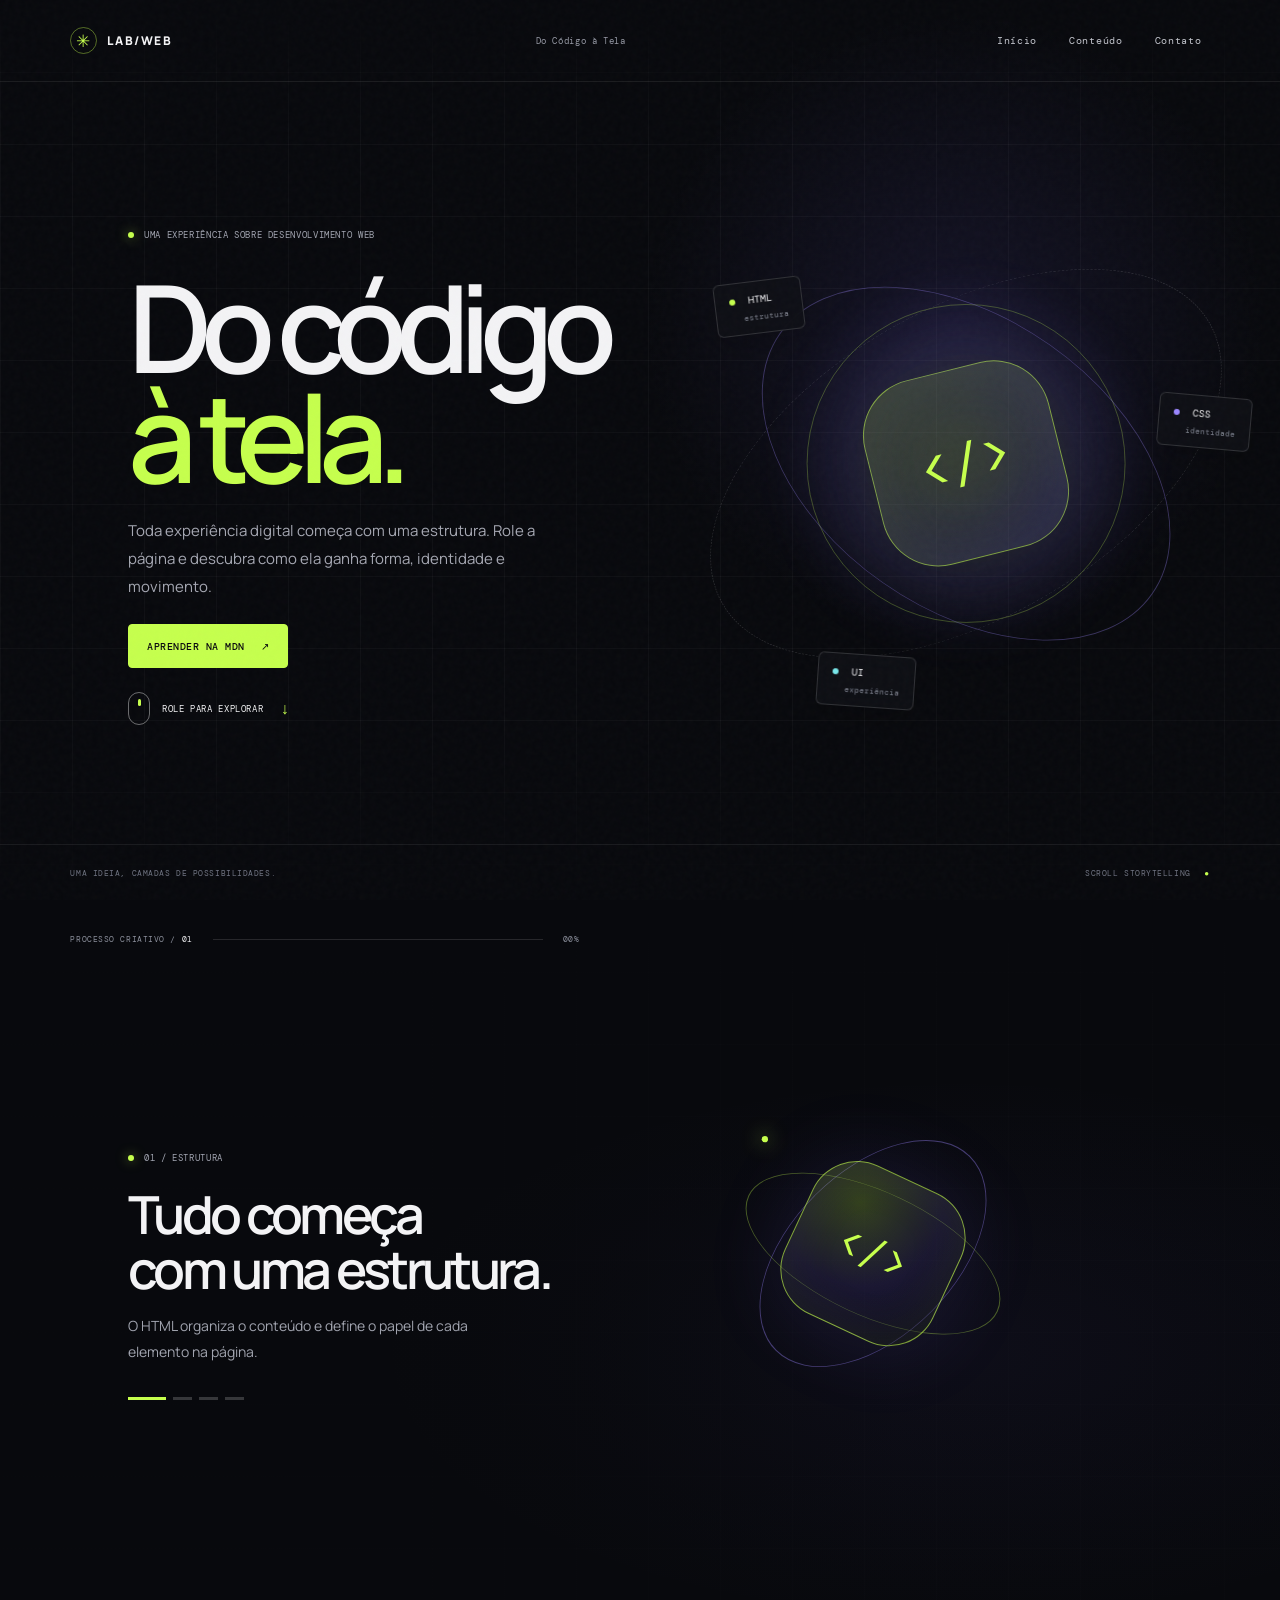
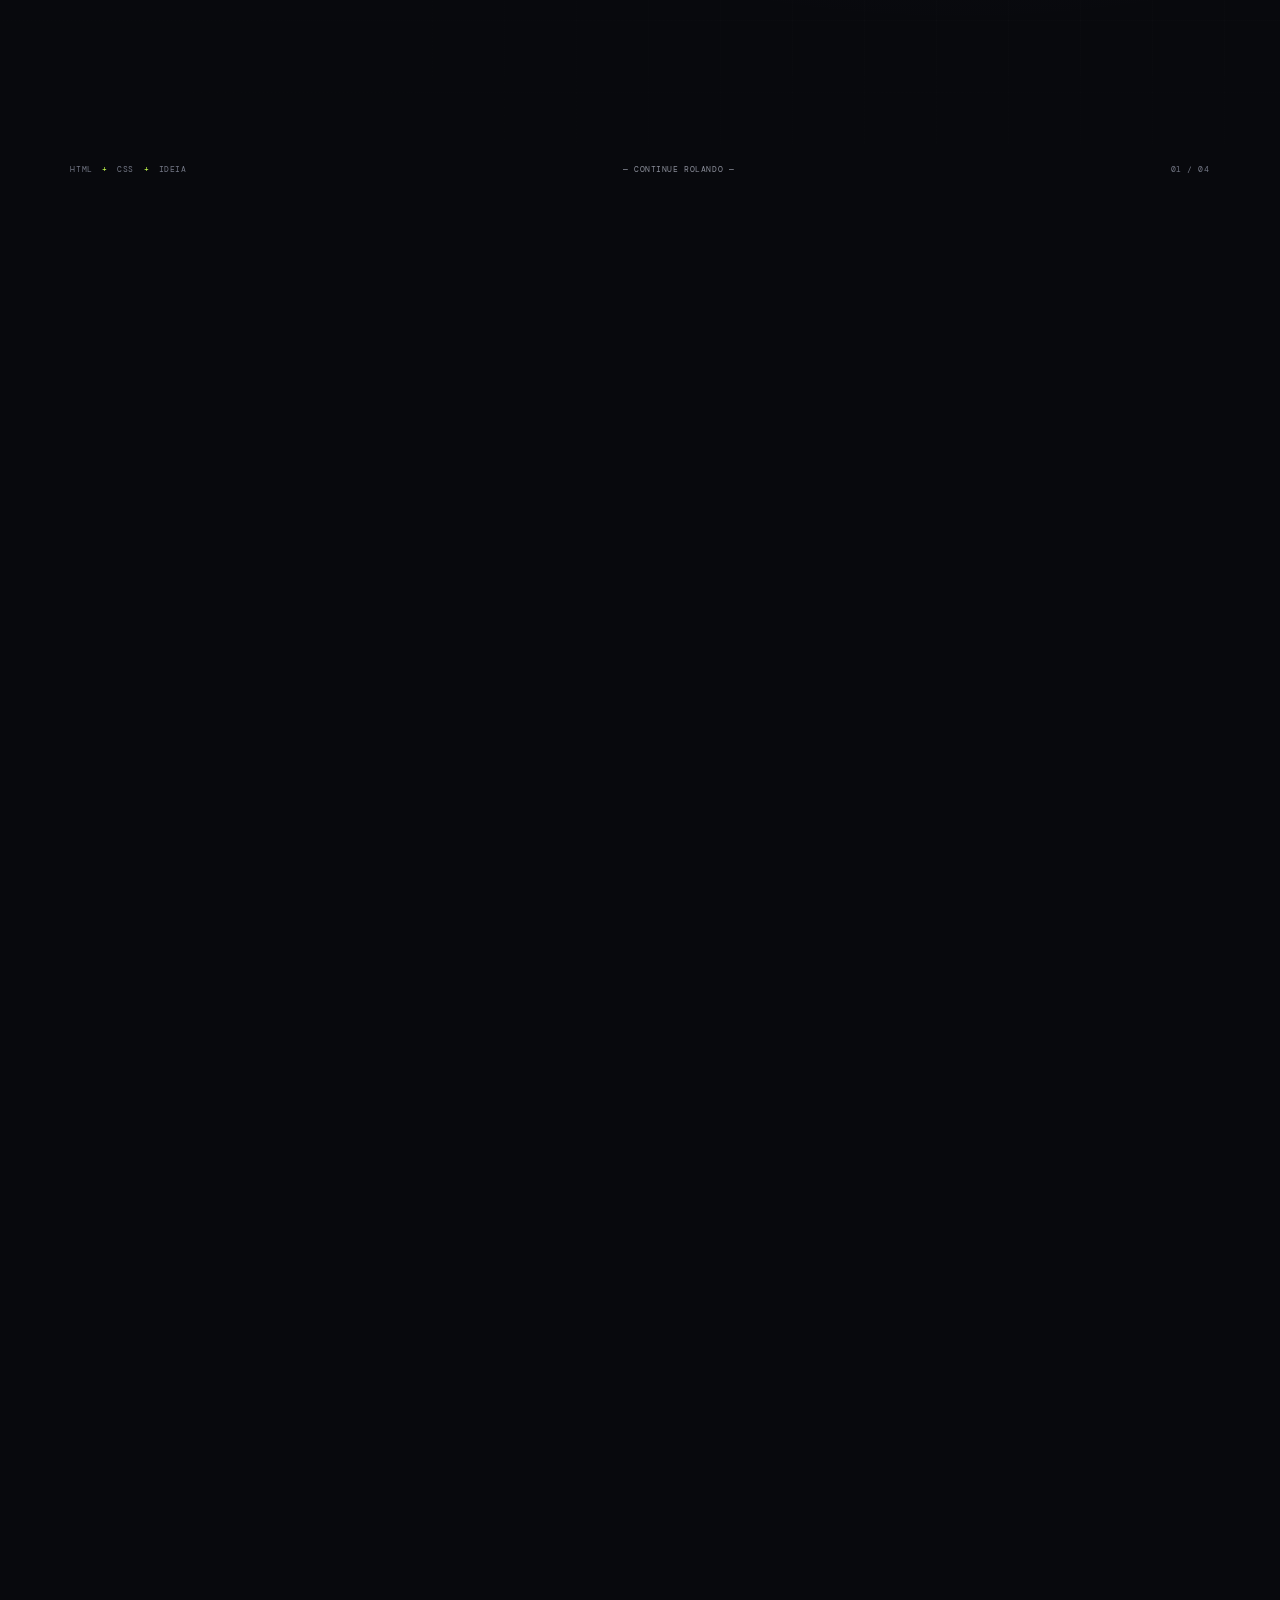
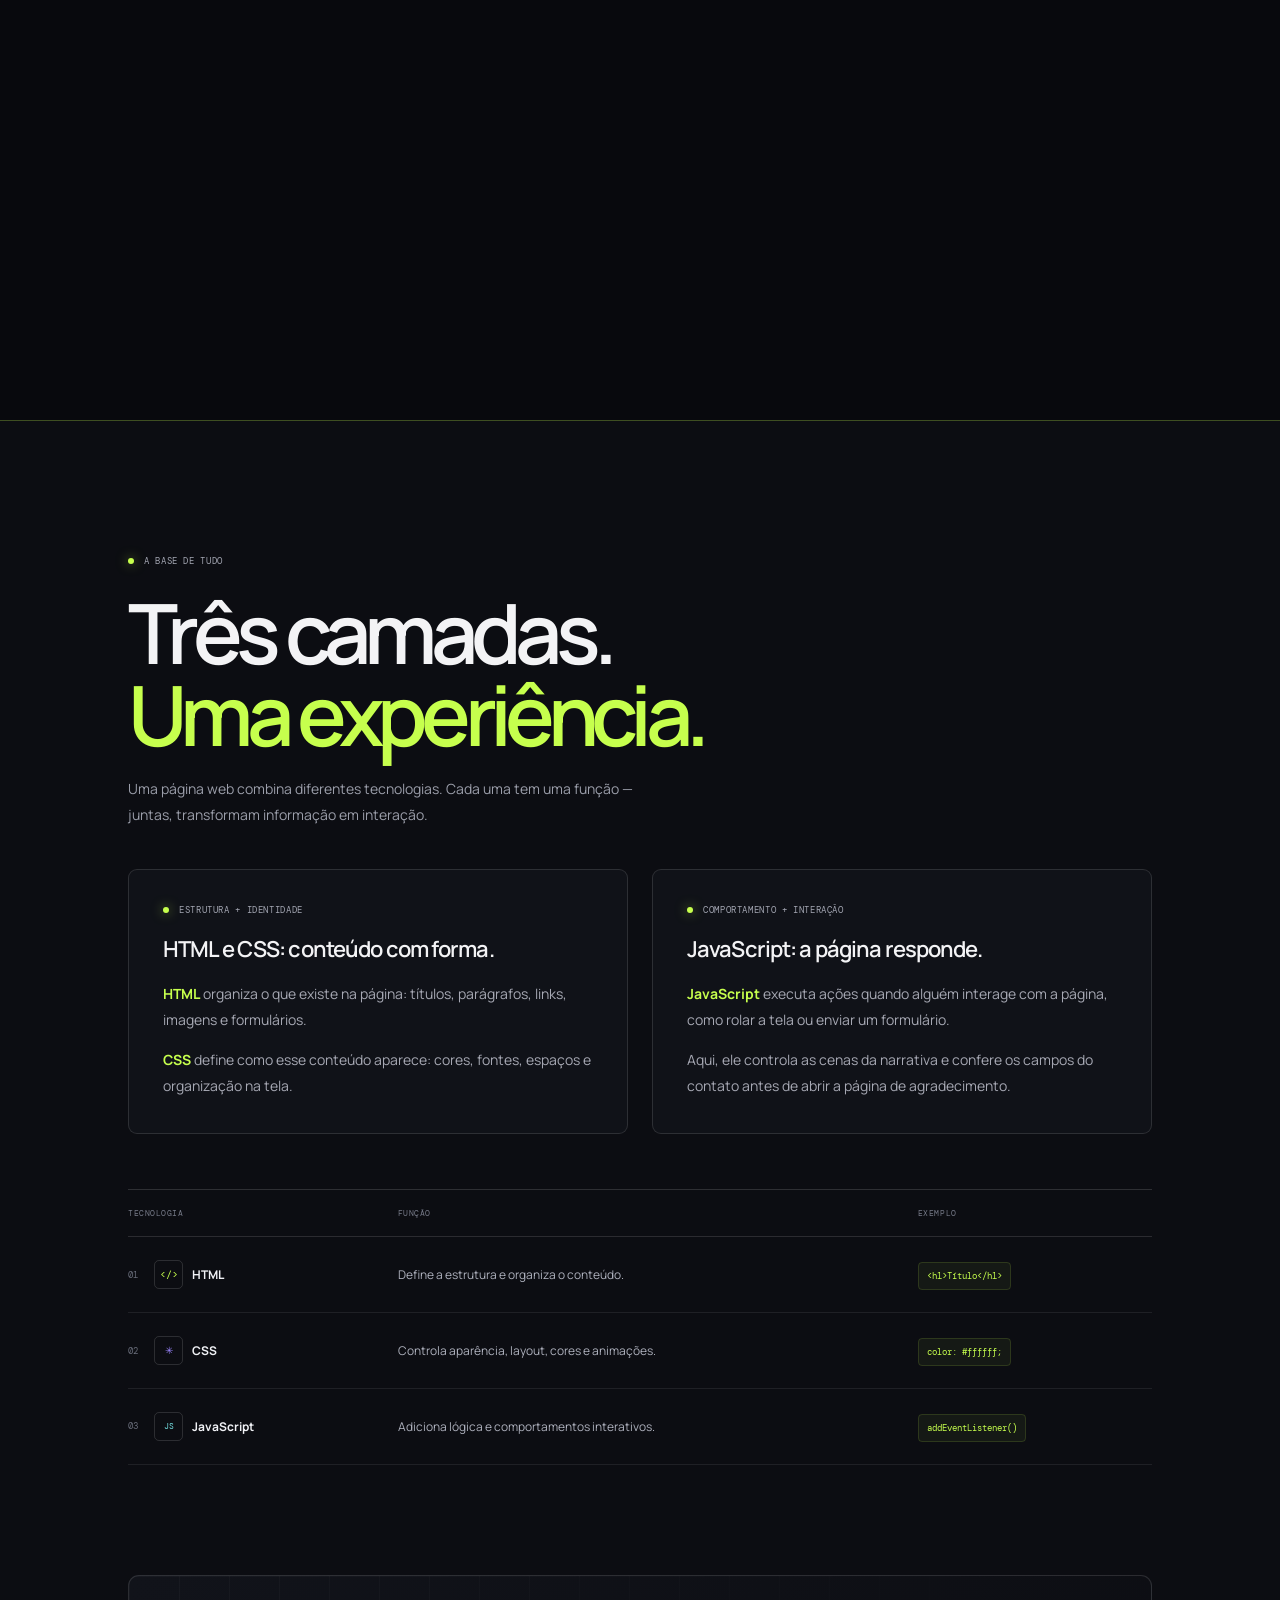
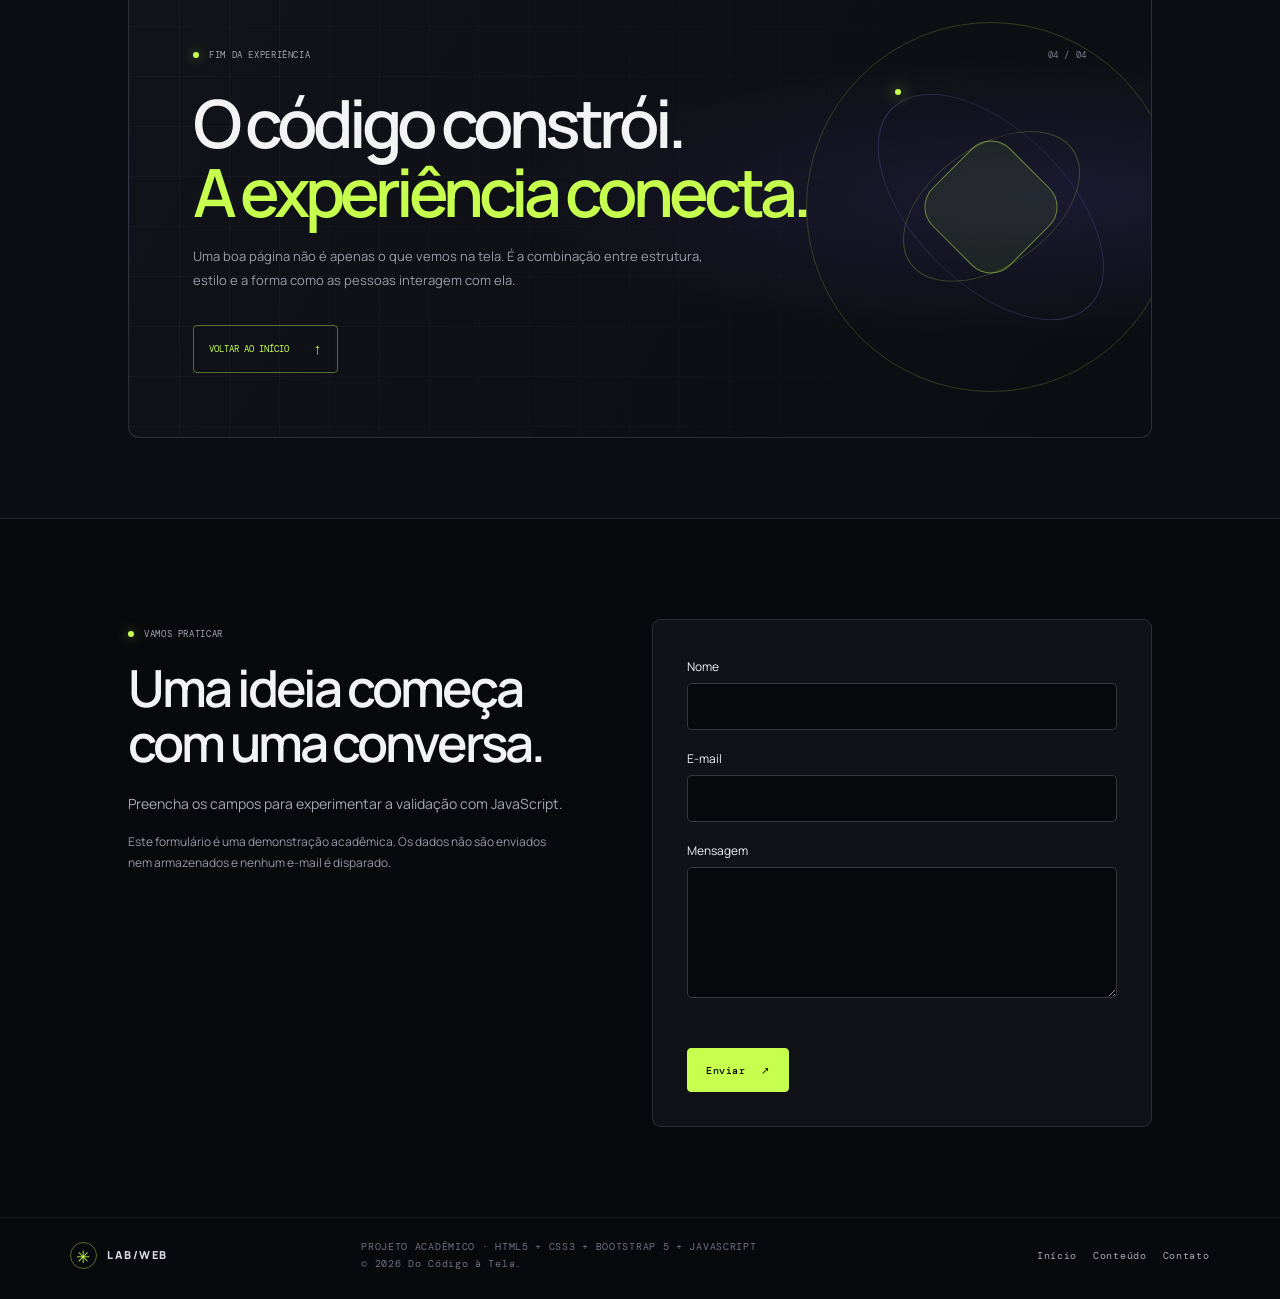
==== index.html @ b2ea8e22 "Publica projeto acadêmico Do Código à Tela" ====
<!doctype html>
<html lang="pt-BR">
  <!-- Metadados do documento e ligação com a folha de estilos style.css. -->
  <head>
    <meta charset="utf-8">
    <meta name="viewport" content="width=device-width, initial-scale=1">
    <meta name="theme-color" content="#08090d">
    <title>Do Código à Tela</title>
    <!-- O Bootstrap vem antes do CSS próprio para permitir a personalização do visual. -->
    <link rel="stylesheet" href="https://cdn.jsdelivr.net/npm/bootstrap@5.3.8/dist/css/bootstrap.min.css" integrity="sha384-sRIl4kxILFvY47J16cr9ZwB07vP4J8+LH7qKQnuqkuIAvNWLzeN8tE5YBujZqJLB" crossorigin="anonymous">
    <link rel="stylesheet" href="style.css">
  </head>
  <body>
    <!-- Cabeçalho com Bootstrap: os três links ficam visíveis e mudam de linha no celular. -->
    <header class="topbar navbar navbar-expand-md" data-bs-theme="dark">
      <nav class="container-fluid p-0" aria-label="Navegação principal">
        <a class="brand" href="#inicio"><span aria-hidden="true">✳</span> LAB/WEB</a>
        <span class="project-name">Do Código à Tela</span>
        <!-- flex-row mantém os links lado a lado; flex-wrap permite quebrar a linha. -->
        <ul class="navbar-nav flex-row flex-wrap gap-3">
          <li class="nav-item"><a class="nav-link" href="#inicio">Início</a></li>
          <li class="nav-item"><a class="nav-link" href="#conteudo">Conteúdo</a></li>
          <li class="nav-item"><a class="nav-link" href="#contato">Contato</a></li>
        </ul>
      </nav>
    </header>
    <!-- Conteúdo principal da experiência. -->
    <main>
      <!-- Hero: apresentação inicial, ilustração e link para explorar a narrativa. -->
      <section class="hero" id="inicio">
        <div class="grid">
        </div>
        <div class="hero-copy">
          <p class="eyebrow"><i></i> UMA EXPERIÊNCIA SOBRE DESENVOLVIMENTO WEB</p>
          <h1>Do código<br><em>à tela.</em></h1>
          <p class="intro">Toda experiência digital começa com uma estrutura. Role a página e descubra como ela ganha forma, identidade e movimento.</p>
          <div class="hero-actions">
            <!-- Link externo real: abre a documentação em outra aba. -->
            <a class="btn project-button" href="https://developer.mozilla.org/pt-BR/docs/Web" target="_blank" rel="noopener noreferrer">APRENDER NA MDN <span aria-hidden="true">↗</span></a>
            <a class="scroll-cue" href="#historia"><span class="mouse"><i></i></span> ROLE PARA EXPLORAR <b>↓</b></a>
          </div>
        </div>
        <!-- Ilustração decorativa inicial, ocultada dos leitores de tela por aria-hidden. -->
        <div class="hero-art" aria-hidden="true">
          <div class="orbit orbit-a">
          </div>
          <div class="orbit orbit-b">
          </div>
          <div class="orbit orbit-c">
          </div>
          <div class="hero-glow">
          </div>
          <div class="hero-core">&lt;/&gt;</div>
          <div class="chip chip-a"><i></i> HTML <small>estrutura</small></div>
          <div class="chip chip-b"><i></i> CSS <small>identidade</small></div>
          <div class="chip chip-c"><i></i> UI <small>experiência</small></div>
        </div>
        <div class="hero-bottom">
          <span>UMA IDEIA, CAMADAS DE POSSIBILIDADES.</span>
          <span>SCROLL STORYTELLING <b>●</b></span>
        </div>
      </section>
      <!-- Narrativa: quatro cenas controladas pela rolagem e pelo JavaScript ao final do HTML. -->
      <section class="story" id="historia" aria-label="Narrativa do código à experiência">
        <div class="stage" id="stage" data-scene="1">
          <div class="grid">
          </div>
          <!-- Indicadores da cena e barra de progresso atualizados pelo script. -->
          <div class="stage-top">
            <span>PROCESSO CRIATIVO / <b id="stageIndex">01</b></span>
            <div class="track">
              <i id="progressBar"></i>
            </div>
            <span id="progressValue">00%</span>
          </div>
          <!-- Textos e marcadores da cena atual. -->
          <div class="story-copy">
            <p class="eyebrow"><i></i> <span id="sceneLabel">01 / ESTRUTURA</span></p>
            <h2 id="sceneTitle">Tudo começa<br>com uma estrutura.</h2>
            <p id="sceneText">O HTML organiza o conteúdo e define o papel de cada elemento na página.</p>
            <!-- Marcadores visuais das quatro cenas; a classe active identifica a cena atual. -->
            <div class="steps">
              <i class="active"></i>
              <i></i>
              <i></i>
              <i></i>
            </div>
          </div>
          <!-- Composição visual da narrativa: símbolo, painéis de código e navegador simulado. -->
          <div class="visual">
            <div class="orb" id="orb">
              <div class="orb-ring">
              </div>
              <div class="orb-ring second">
              </div>
              <div class="orb-core">&lt;/&gt;</div>
              <i class="particle"></i>
            </div>
            <!-- Painel ilustrativo de HTML; o código exibido aqui é texto, não é executado. -->
            <div class="code html-panel" id="htmlPanel">
              <div class="panel-head"><span class="lights">● ● ●</span> index.html <b>HTML</b></div>
              <div class="code-lines">
                <p><small>01</small> <span>&lt;main&gt;</span></p>
                <p><small>02</small> &nbsp; <span>&lt;h1&gt;</span>Olá, mundo.<span>&lt;/h1&gt;</span></p>
                <p><small>03</small> &nbsp; <span>&lt;p&gt;</span>Uma ideia começa aqui.<span>&lt;/p&gt;</span></p>
                <p><small>04</small> <span>&lt;/main&gt;</span></p>
              </div>
              <div class="panel-foot">● ESTRUTURA DEFINIDA</div>
            </div>
            <!-- Painel ilustrativo de CSS; as regras exibidas aqui são apenas exemplos visuais. -->
            <div class="code css-panel" id="cssPanel">
              <div class="panel-head"><span class="lights">● ● ●</span> style.css <b>CSS</b></div>
              <div class="code-lines">
                <p><small>01</small> <strong>main</strong> {</p>
                <p><small>02</small> &nbsp; <em>color</em>: <label>#f5f5f7</label>;</p>
                <p><small>03</small> &nbsp; <em>display</em>: <label>grid</label>;</p>
                <p><small>04</small> }</p>
              </div>
              <div class="panel-foot purple">● IDENTIDADE APLICADA</div>
            </div>
            <!-- Janela ilustrativa que representa a composição final de uma página. -->
            <div class="browser" id="browser">
              <div class="browser-head">
                <span class="lights">● ● ●</span>
                <div>◈ &nbsp; experiencia.dev</div>
                <b>•••</b>
              </div>
              <div class="browser-page">
                <div class="mock-nav">
                  <b><i></i> studio.</b>
                  <span></span>
                  <span></span>
                  <span></span>
                  <label></label>
                </div>
                <div class="mock-hero">
                  <div>
                    <small>● DESIGN QUE FAZ SENTIDO</small>
                    <h3></h3>
                    <h3 class="short"></h3>
                    <p></p>
                    <p class="short"></p>
                    <button></button>
                  </div>
                  <div class="mock-art">
                    <i></i>
                    <b></b>
                    <span>✳</span>
                  </div>
                </div>
                <div class="mock-cards">
                  <i></i>
                  <i></i>
                  <i></i>
                </div>
              </div>
            </div>
          </div>
          <div class="stage-bottom">
            <span>HTML <b>+</b> CSS <b>+</b> IDEIA</span>
            <span class="hint">— CONTINUE ROLANDO —</span>
            <span id="stageCounter">01 / 04</span>
          </div>
        </div>
      </section>
      <!-- Seção de conceitos: apresentação das tecnologias usadas no desenvolvimento web. -->
      <section class="concepts" id="conceitos">
        <div class="section-head" id="conteudo">
          <p class="eyebrow"><i></i> A BASE DE TUDO</p>
          <h2>Três camadas.<br><em>Uma experiência.</em></h2>
          <p>Uma página web combina diferentes tecnologias. Cada uma tem uma função — juntas, transformam informação em interação.</p>
        </div>
        <!-- container centraliza o conteúdo e fornece espaçamento lateral do Bootstrap. -->
        <div class="container learning-content">
          <!-- row organiza as colunas; g-4 cria espaço entre elas. Não é a classe decorativa .grid. -->
          <div class="row g-4">
            <!-- col-md-6 ocupa metade da linha a partir de 768 px; abaixo disso ocupa a linha inteira. -->
            <div class="col-md-6">
              <article class="learning-card h-100">
                <p class="eyebrow"><i></i> ESTRUTURA + IDENTIDADE</p>
                <h3>HTML e CSS: conteúdo com forma.</h3>
                <p><strong>HTML</strong> organiza o que existe na página: títulos, parágrafos, links, imagens e formulários.</p>
                <p><strong>CSS</strong> define como esse conteúdo aparece: cores, fontes, espaços e organização na tela.</p>
              </article>
            </div>
            <!-- A segunda col-md-6 completa a linha no computador e fica abaixo da primeira no celular. -->
            <div class="col-md-6">
              <article class="learning-card h-100">
                <p class="eyebrow"><i></i> COMPORTAMENTO + INTERAÇÃO</p>
                <h3>JavaScript: a página responde.</h3>
                <p><strong>JavaScript</strong> executa ações quando alguém interage com a página, como rolar a tela ou enviar um formulário.</p>
                <p>Aqui, ele controla as cenas da narrativa e confere os campos do contato antes de abrir a página de agradecimento.</p>
              </article>
            </div>
          </div>
        </div>
        <!-- Tabela comparativa com tecnologia, função e exemplo. -->
        <div class="table-wrap">
          <table>
            <thead>
              <tr>
                <th>TECNOLOGIA</th>
                <th>FUNÇÃO</th>
                <th>EXEMPLO</th>
              </tr>
            </thead>
            <tbody>
              <tr>
                <td><small>01</small><b><i class="html-icon">&lt;/&gt;</i> HTML</b></td>
                <td>Define a estrutura e organiza o conteúdo.</td>
                <td><code>&lt;h1&gt;Título&lt;/h1&gt;</code></td>
              </tr>
              <tr>
                <td><small>02</small><b><i class="css-icon">✳</i> CSS</b></td>
                <td>Controla aparência, layout, cores e animações.</td>
                <td><code>color: #ffffff;</code></td>
              </tr>
              <tr>
                <td><small>03</small><b><i class="js-icon">JS</i> JavaScript</b></td>
                <td>Adiciona lógica e comportamentos interativos.</td>
                <td><code>addEventListener()</code></td>
              </tr>
            </tbody>
          </table>
        </div>
        <!-- Encerramento da experiência e navegação de retorno ao início. -->
        <div class="final-card">
          <div class="final-orbit">
            <i></i>
            <b></b>
          </div>
          <p class="eyebrow"><i></i> FIM DA EXPERIÊNCIA <span>04 / 04</span></p>
          <h2>O código constrói.<br><em>A experiência conecta.</em></h2>
          <p>Uma boa página não é apenas o que vemos na tela. É a combinação entre estrutura, estilo e a forma como as pessoas interagem com ela.</p>
          <a class="restart" href="#inicio">VOLTAR AO INÍCIO <b>↑</b></a>
        </div>
      </section>
      <!-- Contato demonstrativo: a validação é local e não envia os dados para um servidor. -->
      <section class="contact-section" id="contato" aria-labelledby="titulo-contato">
        <div class="container">
          <div class="row g-4 align-items-start">
            <div class="col-md-6">
              <p class="eyebrow"><i></i> VAMOS PRATICAR</p>
              <h2 id="titulo-contato">Uma ideia começa<br>com uma conversa.</h2>
              <p class="contact-description">Preencha os campos para experimentar a validação com JavaScript.</p>
              <p class="form-note" id="aviso-contato">Este formulário é uma demonstração acadêmica. Os dados não são enviados nem armazenados e nenhum e-mail é disparado.</p>
            </div>
            <div class="col-md-6">
              <!-- novalidate permite que o script.js apresente as mensagens de validação em português. -->
              <form class="contact-form" id="formulario" aria-describedby="aviso-contato" novalidate>
                <!-- Cada label aponta para um ID exclusivo. Os campos não possuem name para não compor dados de envio. -->
                <div class="mb-3">
                  <label class="form-label" for="nome">Nome</label>
                  <input class="form-control" type="text" id="nome" autocomplete="name" aria-describedby="erro-formulario" required>
                </div>
                <div class="mb-3">
                  <label class="form-label" for="email">E-mail</label>
                  <input class="form-control" type="email" id="email" autocomplete="email" aria-describedby="erro-formulario" required>
                </div>
                <div class="mb-3">
                  <label class="form-label" for="mensagem">Mensagem</label>
                  <textarea class="form-control" id="mensagem" rows="5" aria-describedby="erro-formulario" required></textarea>
                </div>
                <!-- role alert anuncia o erro também para quem utiliza leitor de tela. -->
                <p class="form-error" id="erro-formulario" role="alert"></p>
                <button class="btn project-button" type="submit">Enviar <span aria-hidden="true">↗</span></button>
                <noscript><p class="form-note">Ative o JavaScript do navegador para validar os campos e continuar.</p></noscript>
              </form>
            </div>
          </div>
        </div>
      </section>
    </main>
    <!-- Rodapé com colunas Bootstrap: empilhado no celular e distribuído no computador. -->
    <footer class="site-footer">
      <div class="container-fluid p-0">
        <div class="row gy-3 align-items-center">
          <div class="col-md-3">
            <a class="brand" href="#inicio"><span aria-hidden="true">✳</span> LAB/WEB</a>
          </div>
          <div class="col-md-6">
            <p class="footer-description">PROJETO ACADÊMICO · HTML5 + CSS3 + BOOTSTRAP 5 + JAVASCRIPT</p>
            <p class="footer-description">&copy; 2026 Do Código à Tela.</p>
          </div>
          <div class="col-md-3">
            <nav class="d-flex flex-wrap gap-3 justify-content-md-end" aria-label="Navegação do rodapé">
              <a href="#inicio">Início</a>
              <a href="#conteudo">Conteúdo</a>
              <a href="#contato">Contato</a>
            </nav>
          </div>
        </div>
      </div>
    </footer>
    <!-- JavaScript existente: controla a narrativa conforme a rolagem, sem arquivo externo. -->
    <script>
      // Executa a lógica em um escopo próprio, sem expor estas variáveis ao restante da página.
      (() => {
        // Guarda referências aos elementos que terão textos, estilos e indicadores atualizados.
        const story = document.querySelector(".story");
        const stage = document.getElementById("stage");
        const html = document.getElementById("htmlPanel");
        const css = document.getElementById("cssPanel");
        const browser = document.getElementById("browser");
        const orb = document.getElementById("orb");
        const bar = document.getElementById("progressBar");
        const value = document.getElementById("progressValue");
        const index = document.getElementById("stageIndex");
        const counter = document.getElementById("stageCounter");
        const label = document.getElementById("sceneLabel");
        const title = document.getElementById("sceneTitle");
        const text = document.getElementById("sceneText");
        const dots = [...document.querySelectorAll(".steps i")];
        // Cada cena reúne a identificação, o título com quebra de linha e o texto explicativo.
        const scenes = [
          [
            "01 / ESTRUTURA",
            "Tudo começa<br>com uma estrutura.",
            "O HTML organiza o conteúdo e define o papel de cada elemento na página."
          ],
          [
            "02 / ESTILO",
            "A estrutura<br>ganha identidade.",
            "O CSS transforma elementos simples em uma interface com cor, hierarquia e personalidade."
          ],
          [
            "03 / COMPOSIÇÃO",
            "As peças começam<br>a conversar.",
            "Layout, espaçamento e tipografia organizam a informação para criar uma experiência clara."
          ],
          [
            "04 / EXPERIÊNCIA",
            "E a página<br>ganha vida.",
            "Movimento e interação conduzem o olhar e transformam a navegação em uma narrativa."
          ]
        ];
        // Limita um número ao intervalo de 0 a 1, usado como progresso da narrativa.
        const clamp = n => Math.max(0, Math.min(1, n));
        // Converte um trecho do progresso em uma transição de 0 a 1.
        const range = (n, a, b) => clamp((n - a) / (b - a));
        // Guarda a cena atual e indica se já existe uma atualização agendada.
        let current = -1,
          ticking = false;

        // Calcula o progresso da rolagem e atualiza a apresentação da narrativa.
        function update() {
          // Lê a posição da seção na tela e calcula quanto de sua altura já foi percorrido.
          const rect = story.getBoundingClientRect();
          const maxScroll = Math.max(1, story.offsetHeight - innerHeight);
          const p = clamp(-rect.top / maxScroll);
          // Divide o progresso em quatro cenas, numeradas internamente de 0 a 3.
          const scene = Math.min(3, Math.floor(p * 4));
          // Atualiza a barra, a porcentagem e os números exibidos no palco.
          bar.style.width = (p * 100) + "%";
          value.textContent = String(Math.round(p * 100)).padStart(2, "0") + "%";
          index.textContent = String(scene + 1).padStart(2, "0");
          counter.textContent = String(scene + 1).padStart(2, "0") + " / 04";

          // Calcula a entrada e a saída dos painéis; os intervalos controlam cada transição.
          const hi = range(p, .03, .16) * (1 - range(p, .34, .48));
          const ci = range(p, .24, .40) * (1 - range(p, .60, .72));
          const bi = range(p, .43, .68);
          // Aplica transparência, deslocamento, rotação e escala aos elementos visuais.
          html.style.opacity = hi;
          html.style.transform = `translate(${(-80 + range(p,.03,.16)*80 - range(p,.36,.49)*35)}px, ${36-range(p,.03,.16)*36}px) rotate(${-5+range(p,.03,.16)*5}deg)`;
          css.style.opacity = ci;
          css.style.transform = `translate(${85-range(p,.24,.40)*85+range(p,.61,.74)*25}px, ${55-range(p,.24,.40)*55}px) rotate(${5-range(p,.24,.40)*5}deg)`;
          browser.style.opacity = bi;
          browser.style.transform = `translateY(${90-bi*90}px) scale(${.82+bi*.18})`;
          orb.style.opacity = 1 - range(p,.48,.76)*.75;
          orb.style.transform = `scale(${1.05-bi*.38}) rotate(${p*65}deg)`;

          // Troca os textos e o marcador ativo somente quando a cena muda.
          if (scene !== current) {
            current = scene;
            label.textContent = scenes[scene][0];
            // Usa innerHTML para manter a quebra <br> dos títulos definidos nas cenas.
            title.innerHTML = scenes[scene][1];
            text.textContent = scenes[scene][2];
            // Atualiza o atributo data-scene; a classe active destaca o marcador correspondente.
            stage.dataset.scene = String(scene + 1);
            dots.forEach((dot, i) => dot.classList.toggle("active", i === scene));
          }
          // Libera o agendamento da próxima atualização após concluir este quadro.
          ticking = false;
        }
        // Agrupa os eventos em uma atualização por quadro de animação do navegador.
        function requestUpdate() {
          if (!ticking) {
            requestAnimationFrame(update);
            ticking = true;
          }
        }
        // Escuta a rolagem sem bloqueá-la; também recalcula ao redimensionar e terminar o carregamento.
        addEventListener("scroll", requestUpdate, { passive: true });
        addEventListener("resize", requestUpdate);
        addEventListener("load", requestUpdate);
        // Prepara a cena inicial assim que o script é executado.
        update();
      })();
    </script>
    <!-- O script de validação fica separado; a narrativa original permanece acima. -->
    <script src="script.js"></script>
  </body>
</html>
---- style.css ----
/* Fontes externas usadas pelos textos e exemplos de código. */
@import url('https://fonts.googleapis.com/css2?family=DM+Mono:wght@400;500&family=Manrope:wght@400;500;600;700;800&display=swap');

/* CONFIGURAÇÕES GERAIS — variáveis, base e textura */
/* Define as variáveis de cores e fontes reutilizadas na página. */
:root {
  --bg: #08090d;
  --text: #f3f3f5;
  --muted: #9699a5;
  --line: rgba(255,255,255,.12);
  --lime: #c6ff4d;
  --violet: #9b86ff;
  --cyan: #78e7e9;
  --main: 'Manrope',Inter,system-ui,sans-serif;
  --mono: 'DM Mono',Consolas,monospace
}

/* Inclui bordas e preenchimentos no cálculo das dimensões. */
* {
  box-sizing: border-box
}

/* Configura a rolagem suave e o fundo do documento. */
html {
  scroll-behavior: smooth;
  background: var(--bg)
}

/* Define a aparência geral e evita rolagem horizontal. */
body {
  margin: 0;
  background: var(--bg);
  color: var(--text);
  font-family: var(--main);
  overflow-x: hidden
}

/* Faz os links herdarem a cor do contexto e retira o sublinhado. */
a {
  color: inherit;
  text-decoration: none
}

/* Personaliza as cores do texto selecionado. */
::selection {
  background: var(--lime);
  color: #08090d
}

/* Sobrepõe uma textura sutil; não captura cliques e fica acima das demais camadas. */
body:after {
  content: "";
  position: fixed;
  inset: 0;
  pointer-events: none;
  z-index: 30;
  opacity: .025;
  background-image: url("data:image/svg+xml,%3Csvg viewBox='0 0 180 180' xmlns='http://www.w3.org/2000/svg'%3E%3Cfilter id='n'%3E%3CfeTurbulence type='fractalNoise' baseFrequency='.9' numOctaves='3' stitchTiles='stitch'/%3E%3C/filter%3E%3Crect width='100%25' height='100%25' filter='url(%23n)'/%3E%3C/svg%3E")
}


/* CABEÇALHO E NAVEGAÇÃO */
/* Posiciona o cabeçalho no topo; flex distribui os itens na horizontal. */
.topbar {
  position: absolute;
  top: 0;
  left: 0;
  width: 100%;
  height: 82px;
  padding: 0 5.5vw;
  display: flex;
  align-items: center;
  justify-content: space-between;
  z-index: 10;
  border-bottom: 1px solid rgba(255,255,255,.08)
}

/* Alinha o símbolo e o nome da marca. */
.brand {
  display: flex;
  align-items: center;
  gap: 10px;
  font-size: 12px;
  font-weight: 800;
  letter-spacing: .13em
}

/* Usa grid para centralizar o símbolo dentro do círculo. */
.brand>span:first-child {
  display: grid;
  place-items: center;
  width: 27px;
  height: 27px;
  border: 1px solid #c6ff4d66;
  border-radius: 50%;
  color: var(--lime);
  font-size: 17px
}

/* Aplica a fonte monoespaçada e o espaçamento de letras aos elementos relacionados. */
.topbar p,.nav-link,.hero-bottom,.eyebrow,.scroll-cue,.stage-top,.stage-bottom,footer,.panel-head,.panel-foot,th {
  font-family: var(--mono);
  letter-spacing: .07em
}

/* Estiliza a identificação da experiência no cabeçalho. */
.topbar p {
  font-size: 9px;
  color: #777b89
}

/* Destaca os detalhes do cabeçalho. */
.topbar p b,.nav-link span {
  color: var(--lime);
  font-weight: 400
}

/* Estiliza o link de navegação para os conceitos. */
.nav-link {
  font-size: 9px;
  color: #c5c7cf
}

/* Separa a seta do texto do link. */
.nav-link span {
  margin-left: 8px
}


/* HERO — apresentação inicial e convite de rolagem */
/* Organiza a apresentação inicial; position relative serve de referência às decorações. */
.hero {
  position: relative;
  min-height: 100svh;
  padding: 145px 10vw 100px;
  display: flex;
  align-items: center;
  overflow: hidden;
  isolation: isolate
}

/* Desenha a grade decorativa sobre a área disponível, sem capturar cliques. */
.grid {
  position: absolute;
  inset: 0;
  pointer-events: none;
  background-image: linear-gradient(#ffffff08 1px,transparent 1px),linear-gradient(90deg,#ffffff08 1px,transparent 1px);
  background-size: 72px 72px;
  mask-image: linear-gradient(transparent,black 15%,black 80%,transparent)
}

/* Cria o brilho de fundo; z-index negativo o mantém atrás do conteúdo. */
.hero:before {
  content: "";
  position: absolute;
  width: 650px;
  height: 650px;
  right: 0;
  top: 0;
  border-radius: 50%;
  background: radial-gradient(circle,#806cff1b,transparent 68%);
  z-index: -1
}

/* Limita a largura do texto e o coloca à frente da ilustração. */
.hero-copy {
  position: relative;
  z-index: 3;
  width: 56%;
  max-width: 720px
}

/* Alinha o marcador e o pequeno texto de identificação. */
.eyebrow {
  display: flex;
  align-items: center;
  gap: 10px;
  color: #a3a6b2;
  font-size: 9px
}

/* Desenha o ponto luminoso e impede que ele encolha no flex. */
.eyebrow i {
  width: 6px;
  height: 6px;
  display: inline-block;
  flex: 0 0 6px;
  border-radius: 50%;
  background: var(--lime);
  box-shadow: 0 0 12px #c6ff4d99
}

/* Define tamanho, espaçamento e peso do título principal. */
.hero h1 {
  font-size: clamp(70px,9.5vw,145px);
  line-height: .91;
  letter-spacing: -.09em;
  font-weight: 600;
  margin: 30px 0 25px
}

/* Destaca trechos dos títulos com a cor principal. */
.hero h1 em,.section-head h2 em,.final-card h2 em {
  font-style: normal;
  color: var(--lime)
}

/* Define a largura e a legibilidade do texto de apresentação. */
.intro {
  max-width: 420px;
  color: #a6a8b3;
  font-size: 15px;
  line-height: 1.85
}

/* Alinha o convite para rolar a página e seus símbolos. */
.scroll-cue {
  display: inline-flex;
  align-items: center;
  gap: 12px;
  margin-top: 40px;
  font-size: 9px
}

/* Destaca a seta do convite de rolagem. */
.scroll-cue b {
  font-size: 16px;
  color: var(--lime);
  font-weight: 400;
  margin-left: 5px
}

/* Desenha o contorno do indicador de rolagem. */
.mouse {
  width: 22px;
  height: 33px;
  border: 1px solid #ffffff66;
  border-radius: 14px;
  display: flex;
  justify-content: center;
  padding-top: 6px
}

/* Desenha e anima o detalhe interno do indicador de rolagem. */
.mouse i {
  width: 3px;
  height: 7px;
  background: var(--lime);
  border-radius: 4px;
  animation: mouse 1.3s ease-in-out infinite
}

/* Animações: move e suaviza o detalhe do indicador no meio do ciclo. */
@keyframes mouse {
  /* Define o estado intermediário da animação. */
  50% {
    transform: translateY(7px);
    opacity: .4
  }
}


/* HERO — ilustração, órbitas e cartões */
/* Posiciona a ilustração inicial; transform ajusta seu alinhamento vertical. */
.hero-art {
  position: absolute;
  width: min(53vw,760px);
  height: min(53vw,760px);
  min-width: 470px;
  min-height: 470px;
  right: -2%;
  top: 50%;
  transform: translateY(-48%);
  z-index: 1
}

/* Cria o brilho difuso atrás do símbolo central. */
.hero-glow {
  position: absolute;
  inset: 22%;
  border-radius: 50%;
  background: radial-gradient(circle,#c6ff4d20,#806cff20 42%,transparent 70%);
  filter: blur(18px)
}

/* Centraliza o símbolo com grid e aplica a animação de flutuação. */
.hero-core {
  position: absolute;
  width: 28%;
  aspect-ratio: 1;
  left: 36%;
  top: 36%;
  display: grid;
  place-items: center;
  border-radius: 30%;
  border: 1px solid #c6ff4d88;
  background: linear-gradient(145deg,#c6ff4d25,#7466ff20);
  box-shadow: inset 0 0 55px #c6ff4d12,0 0 90px #c6ff4d0e;
  color: var(--lime);
  font: clamp(28px,4vw,55px) var(--mono);
  transform: rotate(-14deg);
  animation: float 7s ease-in-out infinite
}

/* Animações: varia a rotação e a altura do símbolo central. */
@keyframes float {
  /* Define o estado intermediário da animação. */
  50% {
    transform: rotate(-7deg) translateY(-13px)
  }
}

/* Centraliza os anéis; transform desloca metade de suas próprias dimensões. */
.orbit {
  position: absolute;
  left: 50%;
  top: 50%;
  border: 1px solid #ffffff22;
  border-radius: 50%;
  transform: translate(-50%,-50%)
}

/* Define o tamanho e a cor do primeiro anel. */
.orbit-a {
  width: 47%;
  height: 47%;
  border-color: #c6ff4d44
}

/* Inclina e achata o segundo anel com transform. */
.orbit-b {
  width: 67%;
  height: 67%;
  transform: translate(-50%,-50%) rotate(35deg) scaleY(.64);
  border-color: #9b86ff55
}

/* Configura o anel tracejado e sua rotação contínua. */
.orbit-c {
  width: 83%;
  height: 83%;
  transform: translate(-50%,-50%) rotate(-30deg) scaleY(.55);
  border-style: dashed;
  animation: spin 36s linear infinite
}

/* Animações: define o estado final da rotação do anel tracejado. */
@keyframes spin {
  /* Define o estado final da animação. */
  to {
    transform: translate(-50%,-50%) rotate(330deg) scaleY(.55)
  }
}

/* Posiciona os cartões de tecnologias sobre a ilustração. */
.chip {
  position: absolute;
  padding: 11px 14px;
  border: 1px solid #ffffff24;
  border-radius: 6px;
  background: #0e0f15df;
  backdrop-filter: blur(12px);
  font: 10px var(--mono);
  box-shadow: 0 12px 35px #0003
}

/* Desenha o marcador colorido dos cartões. */
.chip i {
  display: inline-block;
  width: 6px;
  height: 6px;
  border-radius: 50%;
  background: var(--lime);
  margin-right: 7px
}

/* Estiliza a descrição menor de cada cartão. */
.chip small {
  display: block;
  margin: 6px 0 0 13px;
  color: #7c808d;
  font-size: 8px
}

/* Posiciona e inclina o cartão de HTML. */
.chip-a {
  left: 13%;
  top: 23%;
  transform: rotate(-7deg)
}

/* Posiciona e inclina o cartão de CSS. */
.chip-b {
  right: 8%;
  top: 40%;
  transform: rotate(5deg)
}

/* Aplica a cor de CSS ao marcador. */
.chip-b i {
  background: var(--violet)
}

/* Posiciona e inclina o cartão de interface. */
.chip-c {
  left: 28%;
  bottom: 14%;
  transform: rotate(4deg)
}

/* Aplica a cor de interface ao marcador. */
.chip-c i {
  background: var(--cyan)
}

/* Distribui as legendas na faixa inferior da apresentação. */
.hero-bottom {
  position: absolute;
  bottom: 0;
  left: 0;
  width: 100%;
  height: 56px;
  padding: 0 5.5vw;
  display: flex;
  align-items: center;
  justify-content: space-between;
  border-top: 1px solid #ffffff12;
  color: #707482;
  font-size: 8px
}

/* Destaca o ponto da legenda inferior. */
.hero-bottom b {
  color: var(--lime);
  margin-left: 8px
}


/* NARRATIVA — palco fixo, progresso e textos */
/* Reserva a altura que permite percorrer as quatro cenas ao rolar. */
.story {
  height: 480vh;
  position: relative;
  background: var(--bg)
}

/* Mantém o palco preso ao topo com sticky enquanto a narrativa é percorrida. */
.stage {
  --orb-scale: 1;
  position: sticky;
  top: 0;
  height: 100svh;
  min-height: 620px;
  overflow: hidden;
  background: radial-gradient(ellipse at 75% 50%,#6b58cf12,transparent 43%),#08090d;
  isolation: isolate
}

/* Sobrepõe um degradê para dar contraste ao texto sem bloquear cliques. */
.stage:before {
  content: "";
  position: absolute;
  inset: 0;
  background: linear-gradient(90deg,#08090df7 0%,#08090dd9 32%,#08090d20 70%,#08090d44);
  z-index: 1;
  pointer-events: none
}

/* Suaviza a grade decorativa do palco. */
.stage>.grid {
  opacity: .35
}

/* Alinha os indicadores superiores e os coloca acima das ilustrações com z-index. */
.stage-top {
  position: absolute;
  top: 34px;
  left: 5.5vw;
  right: 5.5vw;
  display: flex;
  align-items: center;
  gap: 20px;
  z-index: 6;
  color: #8c909c;
  font-size: 8px
}

/* Destaca o número da cena atual. */
.stage-top b {
  color: #f4f4f6;
  font-weight: 400
}

/* Define a trilha da barra; flex permite ocupar o espaço disponível. */
.track {
  height: 1px;
  background: #ffffff20;
  flex: 1;
  max-width: 330px
}

/* Desenha a parte preenchida da barra, cuja largura é atualizada pelo JavaScript. */
.track i {
  display: block;
  width: 0;
  height: 100%;
  background: var(--lime);
  box-shadow: 0 0 10px #c6ff4d99
}

/* Posiciona os textos da cena acima das camadas visuais. */
.story-copy {
  position: absolute;
  left: 10vw;
  top: 27%;
  width: min(37%,490px);
  z-index: 5
}

/* Define a tipografia do título da narrativa. */
.story-copy h2 {
  font-size: clamp(36px,4.1vw,66px);
  line-height: 1.04;
  letter-spacing: -.07em;
  font-weight: 600;
  margin: 23px 0 17px
}

/* Estiliza a explicação da cena. */
.story-copy>p:last-of-type {
  max-width: 365px;
  color: #a1a4af;
  font-size: 14px;
  line-height: 1.85;
  margin: 0
}

/* Distribui os quatro marcadores de cena em linha. */
.steps {
  display: flex;
  gap: 7px;
  margin-top: 32px
}

/* Desenha os marcadores e suaviza suas mudanças. */
.steps i {
  display: block;
  width: 19px;
  height: 3px;
  background: #ffffff30;
  transition: all .3s
}

/* Destaca o marcador da cena selecionada pelo JavaScript. */
.steps i.active {
  width: 38px;
  background: var(--lime)
}


/* NARRATIVA — símbolo e anéis */
/* Define a área das ilustrações e seu alinhamento no palco. */
.visual {
  position: absolute;
  z-index: 2;
  width: min(58vw,880px);
  height: min(70vh,680px);
  min-height: 450px;
  right: 4vw;
  top: 50%;
  transform: translateY(-48%)
}

/* Posiciona o símbolo da narrativa e suaviza mudanças de opacidade. */
.orb {
  position: absolute;
  left: 31%;
  top: 8%;
  width: 42%;
  aspect-ratio: 1;
  transition: opacity .2s
}

/* Centraliza e estiliza o núcleo do símbolo da narrativa. */
.orb-core {
  position: absolute;
  inset: 25%;
  border-radius: 30%;
  display: grid;
  place-items: center;
  transform: rotate(25deg);
  border: 1px solid #c6ff4d99;
  background: radial-gradient(circle at 30% 25%,#c6ff4d38,#715add26 50%,#090a0f66);
  box-shadow: inset 0 0 50px #c6ff4d14,0 0 80px #7d68ff22;
  color: var(--lime);
  font: clamp(26px,3vw,46px) var(--mono)
}

/* Desenha um anel inclinado e achatado ao redor do núcleo. */
.orb-ring {
  position: absolute;
  inset: 8%;
  border: 1px solid #ffffff30;
  border-radius: 50%;
  transform: rotate(25deg) scaleY(.45);
  border-color: #c6ff4d55
}

/* Varia a inclinação e a cor do segundo anel. */
.orb-ring.second {
  transform: rotate(-45deg) scaleY(.6);
  border-color: #9b86ff66
}

/* Desenha o pequeno ponto luminoso da narrativa. */
.particle {
  position: absolute;
  top: 14%;
  left: 16%;
  width: 6px;
  height: 6px;
  border-radius: 50%;
  background: var(--lime);
  box-shadow: 0 0 18px var(--lime)
}


/* NARRATIVA — painéis de código e página simulada */
/* Compartilha bordas, fundo e sombra entre os painéis e a janela simulada. */
.code,.browser {
  position: absolute;
  border: 1px solid #ffffff24;
  border-radius: 9px;
  overflow: hidden;
  background: #101218ed;
  box-shadow: 0 30px 80px #0006;
  backdrop-filter: blur(16px)
}

/* Define a largura e a camada dos painéis de código. */
.code {
  width: 43%;
  z-index: 3
}

/* Posiciona o painel de exemplo de HTML. */
.html-panel {
  left: 0;
  top: 9%
}

/* Posiciona o painel de exemplo de CSS. */
.css-panel {
  right: 0;
  top: 19%
}

/* Alinha os elementos do cabeçalho dos painéis. */
.panel-head {
  height: 39px;
  padding: 0 12px;
  display: flex;
  align-items: center;
  gap: 10px;
  background: #ffffff08;
  border-bottom: 1px solid #ffffff12;
  color: #a2a5b0;
  font-size: 8px
}

/* Estiliza os pontos que simulam controles de janela. */
.lights {
  color: #f17b79;
  font-size: 9px;
  letter-spacing: 1px
}

/* Desenha a etiqueta da tecnologia; a margem automática a empurra para a direita. */
.panel-head b {
  margin-left: auto;
  color: var(--lime);
  border: 1px solid #c6ff4d44;
  padding: 3px 5px;
  border-radius: 3px;
  font-size: 7px;
  font-weight: 400
}

/* Aplica a cor de CSS à etiqueta do painel. */
.css-panel .panel-head b {
  color: #b6a8ff;
  border-color: #9b86ff55
}

/* Define o espaçamento interno dos exemplos de código. */
.code-lines {
  padding: 14px 12px 9px
}

/* Formata cada linha do exemplo e impede quebra de texto. */
.code-lines p {
  margin: 0 0 9px;
  white-space: nowrap;
  font: clamp(7px,.75vw,10px) var(--mono);
  color: #e3e5ed
}

/* Reserva espaço para os números das linhas. */
.code-lines small {
  display: inline-block;
  width: 22px;
  color: #555a68;
  font-size: 8px
}

/* Destaca as tags no exemplo de HTML. */
.code-lines span {
  color: #b9a6ff
}

/* Destaca o seletor no exemplo de CSS. */
.css-panel .code-lines strong {
  color: #8ec8ff;
  font-weight: 400
}

/* Destaca as propriedades no exemplo de CSS. */
.css-panel .code-lines em {
  font-style: normal;
  color: #ff9ad5
}

/* Destaca os valores no exemplo de CSS. */
.code-lines label {
  color: #baf17c
}

/* Estiliza o status na base dos painéis. */
.panel-foot {
  padding: 9px 12px;
  border-top: 1px solid #ffffff10;
  color: #888c98;
  font-size: 7px
}

/* Destaca o primeiro símbolo do status. */
.panel-foot:first-letter {
  color: var(--lime)
}

/* Aplica a cor de CSS ao status correspondente. */
.panel-foot.purple {
  color: #9e91e9
}

/* Posiciona a janela simulada; ela começa transparente e aparece pelo JavaScript. */
.browser {
  width: 76%;
  left: 12%;
  bottom: 0;
  z-index: 4;
  opacity: 0;
  transform-origin: center bottom
}

/* Distribui os controles e o endereço da janela simulada. */
.browser-head {
  height: 35px;
  padding: 0 12px;
  display: flex;
  align-items: center;
  gap: 12px;
  background: #191b25;
  border-bottom: 1px solid #ffffff16
}

/* Desenha a barra de endereço e permite que ela ocupe o espaço livre. */
.browser-head>div {
  flex: 1;
  max-width: 220px;
  margin: auto;
  text-align: center;
  padding: 5px;
  background: #0003;
  border: 1px solid #ffffff0d;
  border-radius: 4px;
  color: #858998;
  font: 8px var(--mono)
}

/* Estiliza o menu da janela simulada. */
.browser-head>b {
  font-size: 9px;
  color: #777b88
}

/* Define o fundo e o preenchimento da página simulada. */
.browser-page {
  padding: 17px 21px 18px;
  background: linear-gradient(135deg,#171a23,#101218)
}

/* Alinha os elementos da navegação ilustrativa. */
.mock-nav {
  display: flex;
  align-items: center;
  gap: 9px
}

/* Define o tamanho da marca ilustrativa. */
.mock-nav b {
  font-size: 9px
}

/* Desenha o símbolo inclinado da marca ilustrativa. */
.mock-nav b i {
  display: inline-block;
  width: 8px;
  height: 8px;
  background: var(--lime);
  transform: rotate(45deg);
  margin-right: 4px
}

/* Desenha os traços que representam links de navegação. */
.mock-nav>span {
  width: 22px;
  height: 3px;
  border-radius: 3px;
  background: #454958;
  margin-left: auto
}

/* Ajusta os traços que vêm depois do primeiro. */
.mock-nav>span+span {
  margin-left: 0;
  width: 26px
}

/* Desenha o botão ilustrativo da navegação. */
.mock-nav>label {
  width: 43px;
  height: 13px;
  border-radius: 3px;
  background: var(--lime);
  margin-left: 6px
}

/* Usa grid para dividir a apresentação simulada em duas colunas. */
.mock-hero {
  display: grid;
  grid-template-columns: 1fr .9fr;
  gap: 14px;
  align-items: center;
  padding: 20px 2px 14px
}

/* Estiliza a identificação menor da página simulada. */
.mock-hero small {
  font: 6px var(--mono);
  color: #9da2b2
}

/* Desenha os traços que representam o título. */
.mock-hero h3 {
  height: 10px;
  width: 90%;
  margin: 10px 0 5px;
  background: #e9ebf1;
  border-radius: 2px
}

/* Varia a largura e a cor da segunda linha do título. */
.mock-hero h3.short {
  width: 65%;
  background: var(--lime);
  margin-top: 0
}

/* Desenha os traços que representam parágrafos. */
.mock-hero p {
  height: 3px;
  width: 90%;
  background: #505565;
  border-radius: 3px;
  margin: 10px 0 0
}

/* Encurta a segunda linha do parágrafo ilustrativo. */
.mock-hero p.short {
  width: 58%;
  margin-top: 5px
}

/* Desenha o botão da página simulada. */
.mock-hero button {
  display: block;
  width: 60px;
  height: 16px;
  margin-top: 13px;
  background: #c6ff4d22;
  border: 1px solid #c6ff4d88;
  border-radius: 3px
}

/* Define o quadro e o brilho da ilustração simulada. */
.mock-art {
  height: 118px;
  position: relative;
  overflow: hidden;
  border-radius: 5px;
  background: radial-gradient(circle,#c6ff4d33,#826dff2b 38%,#ffffff08 70%)
}

/* Posiciona os anéis no centro da ilustração simulada. */
.mock-art i,.mock-art b {
  position: absolute;
  width: 70px;
  height: 70px;
  top: 50%;
  left: 50%;
  border: 1px solid #c6ff4d99;
  border-radius: 50%;
  transform: translate(-50%,-50%) rotate(35deg) scaleY(.5)
}

/* Varia a inclinação e a cor do segundo anel simulado. */
.mock-art b {
  transform: translate(-50%,-50%) rotate(-40deg) scaleY(.65);
  border-color: #9b86ffcc
}

/* Posiciona o símbolo decorativo na ilustração. */
.mock-art span {
  position: absolute;
  right: 15%;
  top: 12%;
  color: var(--lime)
}

/* Distribui três cartões ilustrativos em colunas com grid. */
.mock-cards {
  display: grid;
  grid-template-columns: repeat(3,1fr);
  gap: 8px
}

/* Desenha os cartões e serve de referência para seus detalhes. */
.mock-cards i {
  height: 42px;
  border: 1px solid #ffffff18;
  border-radius: 4px;
  background: linear-gradient(135deg,#ffffff08,#ffffff02);
  position: relative
}

/* Desenha a primeira linha de texto ilustrativo dos cartões. */
.mock-cards i:before {
  content: "";
  position: absolute;
  left: 8px;
  top: 9px;
  width: 45%;
  height: 3px;
  background: #a0a4b1
}

/* Desenha a segunda linha de texto ilustrativo dos cartões. */
.mock-cards i:after {
  content: "";
  position: absolute;
  left: 8px;
  top: 18px;
  width: 68%;
  height: 2px;
  background: #454958
}


/* NARRATIVA — legendas inferiores */
/* Distribui as legendas inferiores acima das camadas visuais. */
.stage-bottom {
  position: absolute;
  bottom: 26px;
  left: 5.5vw;
  right: 5.5vw;
  z-index: 6;
  display: flex;
  justify-content: space-between;
  align-items: center;
  color: #747886;
  font-size: 8px
}

/* Destaca os sinais que unem as tecnologias. */
.stage-bottom b {
  color: var(--lime);
  font-weight: 400;
  padding: 0 4px
}

/* Define a cor da orientação para continuar rolando. */
.hint {
  color: #8b8e9a
}


/* SEÇÃO DE CONCEITOS E TABELA */
/* Define o fundo, o espaçamento e a borda da seção de conceitos. */
.concepts {
  position: relative;
  padding: 125px 10vw 80px;
  background: #0c0d12;
  border-top: 1px solid #c6ff4d44
}

/* Limita a largura da introdução aos conceitos. */
.section-head {
  max-width: 730px
}

/* Define a tipografia do título da seção. */
.section-head h2 {
  font-size: clamp(48px,6.5vw,92px);
  line-height: .99;
  letter-spacing: -.08em;
  font-weight: 600;
  margin: 24px 0 20px
}

/* Formata o parágrafo de apresentação dos conceitos. */
.section-head>p:last-child {
  max-width: 530px;
  color: #9b9eaa;
  font-size: 14px;
  line-height: 1.9
}

/* Permite rolagem horizontal da tabela quando faltar espaço. */
.table-wrap {
  margin-top: 55px;
  border-top: 1px solid #ffffff24;
  overflow-x: auto
}

/* Organiza a tabela, une as bordas e mantém sua largura mínima. */
table {
  width: 100%;
  border-collapse: collapse;
  text-align: left;
  min-width: 620px
}

/* Estiliza os cabeçalhos das colunas. */
th {
  padding: 18px 15px;
  border-bottom: 1px solid #ffffff20;
  color: #777b89;
  font-size: 8px;
  font-weight: 400
}

/* Retira o preenchimento à esquerda da primeira coluna. */
th:first-child,td:first-child {
  padding-left: 0
}

/* Define espaçamento, bordas e texto das células. */
td {
  padding: 23px 15px;
  border-bottom: 1px solid #ffffff14;
  color: #adb0bc;
  font-size: 12px;
  line-height: 1.6
}

/* Estiliza a numeração das tecnologias. */
td small {
  font: 9px var(--mono);
  color: #696d7a;
  margin-right: 16px
}

/* Alinha o ícone e o nome de cada tecnologia. */
td b {
  display: inline-flex;
  align-items: center;
  gap: 9px;
  color: #f0f1f5
}

/* Centraliza os símbolos dentro dos ícones com grid. */
td b i {
  width: 29px;
  height: 29px;
  display: grid;
  place-items: center;
  border: 1px solid #ffffff22;
  border-radius: 5px;
  font: 10px var(--mono);
  font-style: normal;
  color: var(--lime)
}

/* Aplica a cor de CSS ao ícone correspondente. */
td b .css-icon {
  color: var(--violet)
}

/* Aplica a cor e o tamanho do ícone de JavaScript. */
td b .js-icon {
  color: var(--cyan);
  font-size: 8px
}

/* Estiliza os exemplos da tabela e evita que sejam quebrados em linhas. */
code {
  font: 9px var(--mono);
  color: var(--lime);
  background: #c6ff4d0d;
  padding: 7px 8px;
  border: 1px solid #c6ff4d22;
  border-radius: 4px;
  white-space: nowrap
}


/* ENCERRAMENTO E LINK DE RETORNO */
/* Define o cartão de encerramento e limita suas decorações à área interna. */
.final-card {
  position: relative;
  min-height: 380px;
  margin-top: 110px;
  padding: clamp(28px,5vw,65px);
  border: 1px solid #ffffff20;
  border-radius: 11px;
  overflow: hidden;
  background: radial-gradient(ellipse at 90% 48%,#7c68ff20,transparent 42%),linear-gradient(120deg,#11131a,#0c0d12)
}

/* Sobrepõe a grade decorativa do cartão sem capturar cliques. */
.final-card:after {
  content: "";
  position: absolute;
  inset: 0;
  pointer-events: none;
  background-image: linear-gradient(#ffffff08 1px,transparent 1px),linear-gradient(90deg,#ffffff08 1px,transparent 1px);
  background-size: 50px 50px;
  mask-image: linear-gradient(90deg,black,transparent)
}

/* Mantém os textos e o link acima da grade com z-index. */
.final-card>.eyebrow,.final-card h2,.final-card>p:not(.eyebrow),.restart {
  position: relative;
  z-index: 2
}

/* Alinha a contagem final à direita. */
.final-card>.eyebrow span {
  margin-left: auto;
  color: #777b89
}

/* Define a tipografia do título de encerramento. */
.final-card h2 {
  font-size: clamp(38px,5.2vw,72px);
  line-height: 1.03;
  letter-spacing: -.075em;
  font-weight: 600;
  margin: 28px 0 18px
}

/* Formata o parágrafo explicativo do encerramento. */
.final-card>p:not(.eyebrow) {
  max-width: 520px;
  color: #9b9eaa;
  font-size: 13px;
  line-height: 1.85
}

/* Alinha e estiliza o link de retorno, suavizando suas mudanças. */
.restart {
  display: inline-flex;
  align-items: center;
  gap: 24px;
  margin-top: 20px;
  padding: 13px 15px;
  border: 1px solid #c6ff4d66;
  border-radius: 4px;
  color: var(--lime);
  font: 9px var(--mono);
  transition: .2s
}

/* Estiliza a seta de retorno. */
.restart b {
  font-size: 15px;
  font-weight: 400
}

/* Muda as cores do link quando o ponteiro passa sobre ele. */
.restart:hover {
  background: var(--lime);
  color: #08090d
}

/* Posiciona o conjunto de anéis decorativos do encerramento. */
.final-orbit {
  position: absolute;
  width: 370px;
  height: 370px;
  right: -25px;
  top: 50%;
  transform: translateY(-50%);
  border: 1px solid #c6ff4d30;
  border-radius: 50%
}

/* Desenha os anéis internos com pseudo-elementos. */
.final-orbit:before,.final-orbit:after {
  content: "";
  position: absolute;
  inset: 12%;
  border: 1px solid #9b86ff40;
  border-radius: 50%;
  transform: rotate(45deg) scaleY(.55)
}

/* Varia o tamanho e a inclinação de um dos anéis internos. */
.final-orbit:after {
  inset: 23%;
  border-color: #c6ff4d40;
  transform: rotate(-35deg) scaleY(.6)
}

/* Desenha o quadrado inclinado no centro dos anéis. */
.final-orbit i {
  position: absolute;
  width: 110px;
  height: 110px;
  left: 50%;
  top: 50%;
  transform: translate(-50%,-50%) rotate(45deg);
  border: 1px solid #c6ff4d77;
  border-radius: 27px;
  background: #c6ff4d12
}

/* Desenha o ponto luminoso dos anéis. */
.final-orbit b {
  position: absolute;
  left: 24%;
  top: 18%;
  width: 6px;
  height: 6px;
  border-radius: 50%;
  background: var(--lime);
  box-shadow: 0 0 16px var(--lime)
}


/* RODAPÉ */
/* Distribui a marca e os textos do rodapé com flex. */
footer {
  min-height: 82px;
  padding: 20px 5.5vw;
  display: flex;
  align-items: center;
  justify-content: space-between;
  gap: 20px;
  border-top: 1px solid #ffffff12;
  color: #6e7280;
  font-size: 8px
}

/* Ajusta a tipografia da marca no rodapé. */
footer .brand {
  font-family: var(--main);
  font-size: 11px;
  color: #d9dbe2
}

/* Destaca a seta no rodapé. */
footer>span b {
  color: var(--lime);
  font-weight: 400;
  margin-left: 5px
}


/* RESPONSIVIDADE — telas de até 1000 px */
/* Media query: aplica os ajustes abaixo somente até esta largura de tela. */
@media(max-width:1000px) {
  /* Ajusta .hero para esta condição de tela. */
  .hero {
    padding-left: 7vw
  }
  /* Ajusta .hero-copy para esta condição de tela. */
  .hero-copy {
    width: 60%
  }
  /* Ajusta .hero-art para esta condição de tela. */
  .hero-art {
    right: -17%;
    opacity: .82
  }
  /* Ajusta .story-copy para esta condição de tela. */
  .story-copy {
    left: 6vw;
    width: 37%
  }
  /* Ajusta .story-copy h2 para esta condição de tela. */
  .story-copy h2 {
    font-size: clamp(34px,4.4vw,52px)
  }
  /* Ajusta .visual para esta condição de tela. */
  .visual {
    width: 64vw;
    right: 1vw
  }
  /* Ajusta .concepts para esta condição de tela. */
  .concepts {
    padding-left: 7vw;
    padding-right: 7vw
  }
}


/* RESPONSIVIDADE — telas de até 700 px */
/* Media query: aplica os ajustes abaixo somente até esta largura de tela. */
@media(max-width:700px) {
  /* Ajusta .topbar para esta condição de tela. */
  .topbar {
    height: 66px;
    padding: 0 20px
  }
  /* Ajusta .topbar p para esta condição de tela. */
  .topbar p {
    display: none
  }
  /* Ajusta .nav-link para esta condição de tela. */
  .nav-link {
    font-size: 8px
  }
  /* Ajusta .hero para esta condição de tela. */
  .hero {
    min-height: 850px;
    padding: 130px 24px 100px;
    align-items: flex-start
  }
  /* Ajusta .hero-copy para esta condição de tela. */
  .hero-copy {
    width: 100%
  }
  /* Ajusta .hero h1 para esta condição de tela. */
  .hero h1 {
    font-size: clamp(68px,18vw,105px);
    margin-top: 25px
  }
  /* Ajusta .intro para esta condição de tela. */
  .intro {
    max-width: 360px;
    font-size: 13px
  }
  /* Ajusta .hero-art para esta condição de tela. */
  .hero-art {
    width: 490px;
    height: 490px;
    min-width: 490px;
    min-height: 490px;
    top: auto;
    right: -165px;
    bottom: 25px;
    transform: none;
    opacity: .7
  }
  /* Ajusta .hero-bottom para esta condição de tela. */
  .hero-bottom {
    padding: 0 20px;
    height: 48px;
    font-size: 7px
  }
  /* Ajusta .hero-bottom span:first-child para esta condição de tela. */
  .hero-bottom span:first-child {
    max-width: 48%
  }
  /* Ajusta .story para esta condição de tela. */
  .story {
    height: 420vh
  }
  /* Ajusta .stage para esta condição de tela. */
  .stage {
    min-height: 670px
  }
  /* Ajusta .stage-top para esta condição de tela. */
  .stage-top {
    top: 22px;
    left: 20px;
    right: 20px;
    gap: 10px;
    font-size: 7px
  }
  /* Ajusta .story-copy para esta condição de tela. */
  .story-copy {
    top: 100px;
    left: 24px;
    width: calc(100% - 48px)
  }
  /* Ajusta .story-copy h2 para esta condição de tela. */
  .story-copy h2 {
    font-size: clamp(38px,10vw,56px);
    margin: 15px 0 10px
  }
  /* Ajusta .story-copy>p:last-of-type para esta condição de tela. */
  .story-copy>p:last-of-type {
    max-width: 380px;
    font-size: 11px;
    line-height: 1.65
  }
  /* Ajusta .steps para esta condição de tela. */
  .steps {
    margin-top: 16px
  }
  /* Ajusta .visual para esta condição de tela. */
  .visual {
    width: 112vw;
    height: 370px;
    min-height: 370px;
    top: auto;
    bottom: 73px;
    right: -12vw;
    transform: none
  }
  /* Ajusta .orb para esta condição de tela. */
  .orb {
    width: 44%;
    left: 30%;
    top: 3%
  }
  /* Ajusta .code para esta condição de tela. */
  .code {
    width: 48%
  }
  /* Ajusta .html-panel para esta condição de tela. */
  .html-panel {
    left: 2%;
    top: 8%
  }
  /* Ajusta .css-panel para esta condição de tela. */
  .css-panel {
    right: 1%;
    top: 18%
  }
  /* Ajusta .browser para esta condição de tela. */
  .browser {
    width: 83%;
    left: 9%
  }
  /* Ajusta .browser-page para esta condição de tela. */
  .browser-page {
    padding: 11px 12px
  }
  /* Ajusta .mock-hero para esta condição de tela. */
  .mock-hero {
    padding: 12px 2px 9px;
    gap: 8px
  }
  /* Ajusta .mock-art para esta condição de tela. */
  .mock-art {
    height: 85px
  }
  /* Ajusta .mock-cards i para esta condição de tela. */
  .mock-cards i {
    height: 35px
  }
  /* Ajusta .panel-head para esta condição de tela. */
  .panel-head {
    height: 31px;
    padding: 0 8px;
    gap: 6px;
    font-size: 7px
  }
  /* Ajusta .code-lines para esta condição de tela. */
  .code-lines {
    padding: 9px 7px 4px
  }
  /* Ajusta .code-lines p para esta condição de tela. */
  .code-lines p {
    font-size: 6px;
    margin-bottom: 8px
  }
  /* Ajusta .code-lines small para esta condição de tela. */
  .code-lines small {
    width: 16px;
    font-size: 6px
  }
  /* Ajusta .panel-foot para esta condição de tela. */
  .panel-foot {
    padding: 7px;
    font-size: 6px
  }
  /* Ajusta .stage-bottom para esta condição de tela. */
  .stage-bottom {
    left: 20px;
    right: 20px;
    bottom: 20px;
    font-size: 7px
  }
  /* Ajusta .hint para esta condição de tela. */
  .hint {
    display: none
  }
  /* Ajusta .concepts para esta condição de tela. */
  .concepts {
    padding: 85px 24px 45px
  }
  /* Ajusta .section-head h2 para esta condição de tela. */
  .section-head h2 {
    font-size: clamp(46px,13vw,72px)
  }
  /* Ajusta .section-head>p:last-child para esta condição de tela. */
  .section-head>p:last-child {
    font-size: 12px
  }
  /* Ajusta .table-wrap para esta condição de tela. */
  .table-wrap {
    margin-top: 38px
  }
  /* Ajusta .final-card para esta condição de tela. */
  .final-card {
    margin-top: 65px;
    min-height: 410px;
    padding: 27px 22px
  }
  /* Ajusta .final-card h2 para esta condição de tela. */
  .final-card h2 {
    font-size: clamp(35px,10vw,54px)
  }
  /* Ajusta .final-card>p:not(.eyebrow) para esta condição de tela. */
  .final-card>p:not(.eyebrow) {
    font-size: 12px
  }
  /* Ajusta .final-card>.eyebrow span para esta condição de tela. */
  .final-card>.eyebrow span {
    display: none
  }
  /* Ajusta .final-orbit para esta condição de tela. */
  .final-orbit {
    width: 250px;
    height: 250px;
    top: auto;
    bottom: -100px;
    transform: none;
    opacity: .55
  }
  /* Ajusta footer para esta condição de tela. */
  footer {
    padding: 22px 20px;
    flex-wrap: wrap;
    font-size: 7px
  }
  /* Ajusta footer>span:nth-child(2) para esta condição de tela. */
  footer>span:nth-child(2) {
    order: 3;
    width: 100%
  }
}


/* ACESSIBILIDADE — preferência por movimento reduzido */
/* Media query: reduz animações e transições conforme a preferência do sistema. */
@media(prefers-reduced-motion:reduce) {
  /* Ajusta *,*:before,*:after para esta condição de tela. */
  *,*:before,*:after {
    scroll-behavior: auto!important;
    animation-duration: .01ms!important;
    animation-iteration-count: 1!important;
    transition-duration: .01ms!important
  }
}


/* MISSÃO 02 — integração com Bootstrap sem substituir os estilos da narrativa. */
/* O Bootstrap redefine estilos básicos. Estas regras recuperam a base usada no projeto. */
body {
  font-size: 16px;
  line-height: normal;
}

/* Mantém as margens padrão dos parágrafos; regras mais específicas continuam prevalecendo. */
p {
  margin-top: 1em;
  margin-bottom: 1em;
}

/* Evita a cor azul padrão do Bootstrap ao passar o ponteiro sobre links da narrativa. */
a:hover {
  color: inherit;
}

/* Mantém os textos centralizados na altura das células, como na tabela original. */
th,
td {
  vertical-align: middle;
}

/* Nos exemplos visuais, label é apenas parte da ilustração, sem função de campo. */
.code-lines label {
  display: inline;
}

/* MENU — usa a estrutura navbar do Bootstrap e mantém todos os links acessíveis. */
.topbar .container-fluid {
  gap: 12px;
}

/* Identifica o projeto ao lado da marca no cabeçalho. */
.project-name {
  color: var(--muted);
  font: 9px var(--mono);
  letter-spacing: .07em;
}

/* Personaliza os links do Bootstrap com as cores e a fonte do projeto. */
.topbar .nav-link {
  padding: 16px 0;
  color: #c5c7cf;
  font-size: 10px;
}

.topbar .nav-link:hover,
.topbar .nav-link:focus-visible,
.site-footer a:hover {
  color: var(--lime);
}

/* Um contorno visível ajuda a acompanhar a navegação pelo teclado. */
a:focus-visible,
button:focus-visible {
  outline: 2px solid var(--lime);
  outline-offset: 4px;
}

/* HERO — inclui a chamada para a MDN e mantém o convite para a narrativa. */
.hero-actions {
  display: flex;
  flex-direction: column;
  align-items: flex-start;
  margin-top: 24px;
}

.hero-actions .scroll-cue {
  margin-top: 24px;
}

/* Botão compartilhado pelo link externo, formulário e página de agradecimento. */
.project-button {
  display: inline-flex;
  align-items: center;
  gap: 16px;
  min-height: 44px;
  padding: 14px 18px;
  border: 1px solid var(--lime);
  border-radius: 4px;
  background: var(--lime);
  color: var(--bg);
  font: 500 10px var(--mono);
  letter-spacing: .05em;
  text-align: left;
}

.project-button:hover,
.project-button:focus-visible,
.project-button:active {
  border-color: #d7ff88;
  background: #d7ff88;
  color: var(--bg);
}

/* CONTEÚDO EM DUAS COLUNAS — a largura das colunas é definida pelo Bootstrap. */
/* Retira só o limite extra do container para alinhar os cartões com a tabela existente. */
.learning-content.container {
  max-width: none;
  margin-top: 40px;
  padding: 0;
}

/* h-100 no HTML faz os dois cartões preencherem a altura disponível na linha. */
.learning-card {
  padding: clamp(22px, 3vw, 34px);
  border: 1px solid var(--line);
  border-radius: 9px;
  background: #101218;
}

.learning-card .eyebrow {
  margin-top: 0;
}

.learning-card h3 {
  margin: 20px 0 18px;
  color: var(--text);
  font-size: 22px;
  font-weight: 600;
  line-height: 1.25;
  letter-spacing: -.04em;
}

.learning-card > p:not(.eyebrow) {
  color: #a6a8b3;
  font-size: 14px;
  line-height: 1.85;
}

.learning-card > p:last-child {
  margin-bottom: 0;
}

.learning-card strong {
  color: var(--lime);
}

/* CONTATO — reaproveita a paleta escura, as bordas e os detalhes verdes. */
.contact-section {
  padding: 100px 10vw 90px;
  border-top: 1px solid var(--line);
  background: var(--bg);
}

.contact-section > .container {
  max-width: none;
  padding: 0;
}

.contact-section h2 {
  margin: 20px 0;
  color: var(--text);
  font-size: clamp(34px, 4vw, 56px);
  font-weight: 600;
  line-height: 1.08;
  letter-spacing: -.06em;
}

.contact-description {
  max-width: 440px;
  color: #a6a8b3;
  font-size: 14px;
  line-height: 1.85;
}

/* Explica o caráter demonstrativo do formulário sem sugerir envio real. */
.form-note {
  max-width: 440px;
  color: var(--muted);
  font-size: 12px;
  line-height: 1.8;
}

.contact-form {
  padding: clamp(22px, 3vw, 34px);
  border: 1px solid var(--line);
  border-radius: 9px;
  background: #101218;
}

.contact-form .form-label {
  color: var(--text);
  font-size: 12px;
}

.contact-form .form-control {
  padding: 12px;
  border: 1px solid #ffffff30;
  border-radius: 5px;
  background: var(--bg);
  color: var(--text);
  font-family: var(--main);
  font-size: 14px;
  line-height: 1.5;
}

/* Destaca o campo em uso para facilitar o preenchimento pelo mouse ou teclado. */
.contact-form .form-control:focus {
  border-color: var(--lime);
  background: var(--bg);
  color: var(--text);
  box-shadow: 0 0 0 3px #c6ff4d20;
}

.contact-form textarea {
  min-height: 130px;
  resize: vertical;
}

/* Reserva espaço para o aviso e evita que o botão salte quando surgir um erro. */
.form-error {
  min-height: 1.5em;
  margin: 0 0 16px;
  color: #ffb4ab;
  font-size: 12px;
  line-height: 1.5;
}

/* RODAPÉ — as classes row e col-md-* distribuem seu conteúdo. */
.site-footer {
  display: block;
  font-size: 10px;
  line-height: 1.7;
}

.footer-description {
  margin: 0;
}

.site-footer nav a {
  color: #a6a8b3;
}

.site-footer nav a:hover {
  color: var(--lime);
}

/* AGRADECIMENTO — a mesma identidade visual em uma página sem animações novas. */
.thanks-main {
  display: flex;
  align-items: center;
  justify-content: center;
  min-height: calc(100svh - 100px);
  padding: 150px 24px 80px;
}

.thanks-card {
  width: 100%;
  max-width: 760px;
  padding: clamp(26px, 5vw, 65px);
  border: 1px solid var(--line);
  border-radius: 11px;
  background: radial-gradient(ellipse at 90% 48%, #7c68ff20, transparent 60%), #101218;
}

.thanks-card h1 {
  margin: 28px 0;
  font-size: clamp(48px, 8vw, 92px);
  font-weight: 600;
  line-height: .98;
  letter-spacing: -.075em;
}

.thanks-card h1 em {
  color: var(--lime);
  font-style: normal;
}

.thanks-card > p:not(.eyebrow) {
  color: #a6a8b3;
  font-size: 14px;
  line-height: 1.85;
}

.thanks-card .project-button {
  margin-top: 16px;
}

/* RESPONSIVIDADE DAS ADIÇÕES — coincide com o limite md do Bootstrap. */
@media (max-width: 767.98px) {
  .topbar .project-name {
    display: none;
  }

  .contact-section {
    padding: 75px 24px 55px;
  }

  .learning-card h3 {
    font-size: 20px;
  }
}

/* Em celulares estreitos, o menu ocupa uma segunda linha, sem precisar de JavaScript. */
@media (max-width: 575.98px) {
  .topbar {
    height: auto;
    min-height: 100px;
    padding: 12px 20px;
  }

  .topbar .container-fluid {
    justify-content: center;
    gap: 4px;
  }

  .topbar .navbar-nav {
    justify-content: center;
    width: 100%;
  }

  .hero {
    min-height: 940px;
  }
}
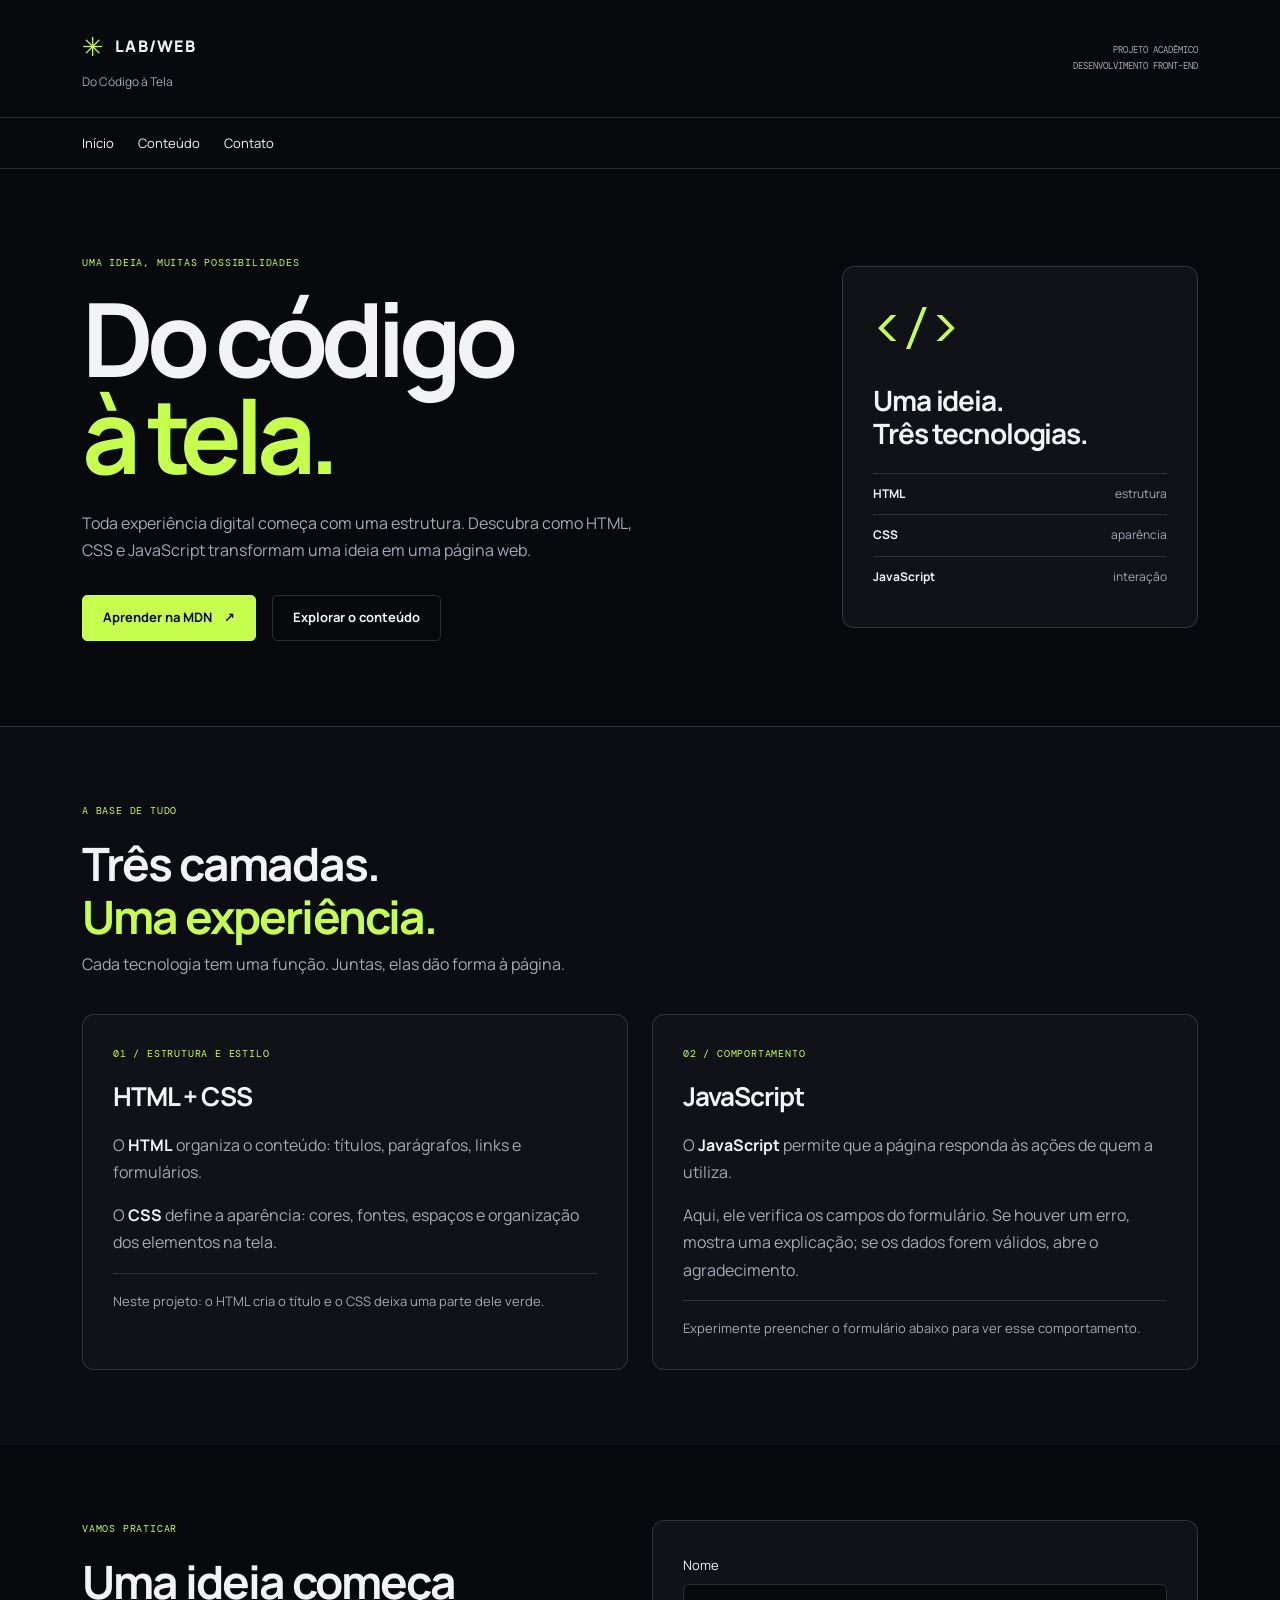
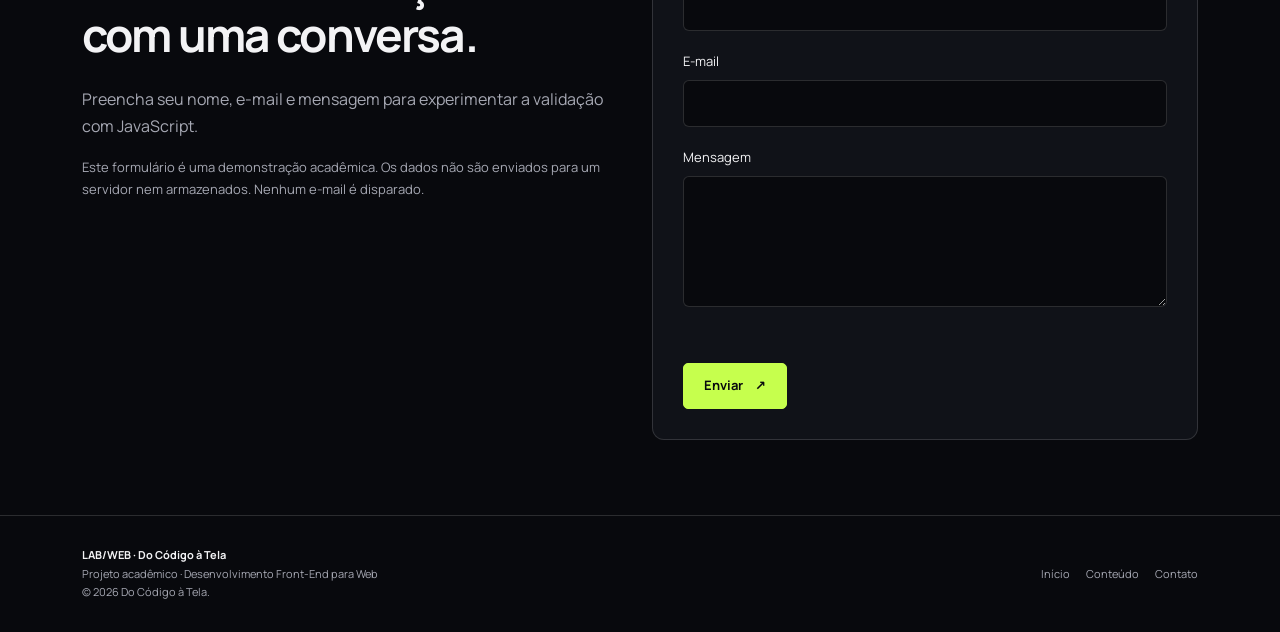
==== commit b25d8449: "Simplifica landing page para entrega acadêmica" ====
--- a/index.html
+++ b/index.html
@@ -1,254 +1,112 @@
 <!doctype html>
 <html lang="pt-BR">
-  <!-- Metadados do documento e ligação com a folha de estilos style.css. -->
   <head>
     <meta charset="utf-8">
     <meta name="viewport" content="width=device-width, initial-scale=1">
     <meta name="theme-color" content="#08090d">
     <title>Do Código à Tela</title>
-    <!-- O Bootstrap vem antes do CSS próprio para permitir a personalização do visual. -->
+    <!-- O Bootstrap organiza as colunas; o CSS próprio personaliza as cores e os espaços. -->
     <link rel="stylesheet" href="https://cdn.jsdelivr.net/npm/bootstrap@5.3.8/dist/css/bootstrap.min.css" integrity="sha384-sRIl4kxILFvY47J16cr9ZwB07vP4J8+LH7qKQnuqkuIAvNWLzeN8tE5YBujZqJLB" crossorigin="anonymous">
     <link rel="stylesheet" href="style.css">
+    <!-- defer executa o JavaScript somente depois que o HTML estiver pronto. -->
+    <script src="script.js" defer></script>
   </head>
   <body>
-    <!-- Cabeçalho com Bootstrap: os três links ficam visíveis e mudam de linha no celular. -->
-    <header class="topbar navbar navbar-expand-md" data-bs-theme="dark">
-      <nav class="container-fluid p-0" aria-label="Navegação principal">
-        <a class="brand" href="#inicio"><span aria-hidden="true">✳</span> LAB/WEB</a>
-        <span class="project-name">Do Código à Tela</span>
-        <!-- flex-row mantém os links lado a lado; flex-wrap permite quebrar a linha. -->
-        <ul class="navbar-nav flex-row flex-wrap gap-3">
-          <li class="nav-item"><a class="nav-link" href="#inicio">Início</a></li>
-          <li class="nav-item"><a class="nav-link" href="#conteudo">Conteúdo</a></li>
-          <li class="nav-item"><a class="nav-link" href="#contato">Contato</a></li>
-        </ul>
-      </nav>
+    <!-- TOPO: identificação do projeto e marca. -->
+    <header class="topbar">
+      <div class="container d-flex justify-content-between align-items-center gap-3">
+        <div>
+          <a class="brand" href="#inicio"><span aria-hidden="true">✳</span> LAB/WEB</a>
+          <p class="project-name">Do Código à Tela</p>
+        </div>
+        <span class="academic-label">PROJETO ACADÊMICO<br>DESENVOLVIMENTO FRONT-END</span>
+      </div>
     </header>
-    <!-- Conteúdo principal da experiência. -->
+
+    <!-- MENU: cada link aponta para o ID de uma seção desta página. -->
+    <nav class="menu" aria-label="Navegação principal">
+      <div class="container d-flex flex-wrap gap-4">
+        <a href="#inicio">Início</a>
+        <a href="#conteudo">Conteúdo</a>
+        <a href="#contato">Contato</a>
+      </div>
+    </nav>
+
     <main>
-      <!-- Hero: apresentação inicial, ilustração e link para explorar a narrativa. -->
-      <section class="hero" id="inicio">
-        <div class="grid">
-        </div>
-        <div class="hero-copy">
-          <p class="eyebrow"><i></i> UMA EXPERIÊNCIA SOBRE DESENVOLVIMENTO WEB</p>
-          <h1>Do código<br><em>à tela.</em></h1>
-          <p class="intro">Toda experiência digital começa com uma estrutura. Role a página e descubra como ela ganha forma, identidade e movimento.</p>
-          <div class="hero-actions">
-            <!-- Link externo real: abre a documentação em outra aba. -->
-            <a class="btn project-button" href="https://developer.mozilla.org/pt-BR/docs/Web" target="_blank" rel="noopener noreferrer">APRENDER NA MDN <span aria-hidden="true">↗</span></a>
-            <a class="scroll-cue" href="#historia"><span class="mouse"><i></i></span> ROLE PARA EXPLORAR <b>↓</b></a>
-          </div>
-        </div>
-        <!-- Ilustração decorativa inicial, ocultada dos leitores de tela por aria-hidden. -->
-        <div class="hero-art" aria-hidden="true">
-          <div class="orbit orbit-a">
-          </div>
-          <div class="orbit orbit-b">
-          </div>
-          <div class="orbit orbit-c">
-          </div>
-          <div class="hero-glow">
-          </div>
-          <div class="hero-core">&lt;/&gt;</div>
-          <div class="chip chip-a"><i></i> HTML <small>estrutura</small></div>
-          <div class="chip chip-b"><i></i> CSS <small>identidade</small></div>
-          <div class="chip chip-c"><i></i> UI <small>experiência</small></div>
-        </div>
-        <div class="hero-bottom">
-          <span>UMA IDEIA, CAMADAS DE POSSIBILIDADES.</span>
-          <span>SCROLL STORYTELLING <b>●</b></span>
-        </div>
-      </section>
-      <!-- Narrativa: quatro cenas controladas pela rolagem e pelo JavaScript ao final do HTML. -->
-      <section class="story" id="historia" aria-label="Narrativa do código à experiência">
-        <div class="stage" id="stage" data-scene="1">
-          <div class="grid">
-          </div>
-          <!-- Indicadores da cena e barra de progresso atualizados pelo script. -->
-          <div class="stage-top">
-            <span>PROCESSO CRIATIVO / <b id="stageIndex">01</b></span>
-            <div class="track">
-              <i id="progressBar"></i>
-            </div>
-            <span id="progressValue">00%</span>
-          </div>
-          <!-- Textos e marcadores da cena atual. -->
-          <div class="story-copy">
-            <p class="eyebrow"><i></i> <span id="sceneLabel">01 / ESTRUTURA</span></p>
-            <h2 id="sceneTitle">Tudo começa<br>com uma estrutura.</h2>
-            <p id="sceneText">O HTML organiza o conteúdo e define o papel de cada elemento na página.</p>
-            <!-- Marcadores visuais das quatro cenas; a classe active identifica a cena atual. -->
-            <div class="steps">
-              <i class="active"></i>
-              <i></i>
-              <i></i>
-              <i></i>
-            </div>
-          </div>
-          <!-- Composição visual da narrativa: símbolo, painéis de código e navegador simulado. -->
-          <div class="visual">
-            <div class="orb" id="orb">
-              <div class="orb-ring">
-              </div>
-              <div class="orb-ring second">
-              </div>
-              <div class="orb-core">&lt;/&gt;</div>
-              <i class="particle"></i>
-            </div>
-            <!-- Painel ilustrativo de HTML; o código exibido aqui é texto, não é executado. -->
-            <div class="code html-panel" id="htmlPanel">
-              <div class="panel-head"><span class="lights">● ● ●</span> index.html <b>HTML</b></div>
-              <div class="code-lines">
-                <p><small>01</small> <span>&lt;main&gt;</span></p>
-                <p><small>02</small> &nbsp; <span>&lt;h1&gt;</span>Olá, mundo.<span>&lt;/h1&gt;</span></p>
-                <p><small>03</small> &nbsp; <span>&lt;p&gt;</span>Uma ideia começa aqui.<span>&lt;/p&gt;</span></p>
-                <p><small>04</small> <span>&lt;/main&gt;</span></p>
-              </div>
-              <div class="panel-foot">● ESTRUTURA DEFINIDA</div>
-            </div>
-            <!-- Painel ilustrativo de CSS; as regras exibidas aqui são apenas exemplos visuais. -->
-            <div class="code css-panel" id="cssPanel">
-              <div class="panel-head"><span class="lights">● ● ●</span> style.css <b>CSS</b></div>
-              <div class="code-lines">
-                <p><small>01</small> <strong>main</strong> {</p>
-                <p><small>02</small> &nbsp; <em>color</em>: <label>#f5f5f7</label>;</p>
-                <p><small>03</small> &nbsp; <em>display</em>: <label>grid</label>;</p>
-                <p><small>04</small> }</p>
-              </div>
-              <div class="panel-foot purple">● IDENTIDADE APLICADA</div>
-            </div>
-            <!-- Janela ilustrativa que representa a composição final de uma página. -->
-            <div class="browser" id="browser">
-              <div class="browser-head">
-                <span class="lights">● ● ●</span>
-                <div>◈ &nbsp; experiencia.dev</div>
-                <b>•••</b>
-              </div>
-              <div class="browser-page">
-                <div class="mock-nav">
-                  <b><i></i> studio.</b>
-                  <span></span>
-                  <span></span>
-                  <span></span>
-                  <label></label>
-                </div>
-                <div class="mock-hero">
-                  <div>
-                    <small>● DESIGN QUE FAZ SENTIDO</small>
-                    <h3></h3>
-                    <h3 class="short"></h3>
-                    <p></p>
-                    <p class="short"></p>
-                    <button></button>
-                  </div>
-                  <div class="mock-art">
-                    <i></i>
-                    <b></b>
-                    <span>✳</span>
-                  </div>
-                </div>
-                <div class="mock-cards">
-                  <i></i>
-                  <i></i>
-                  <i></i>
-                </div>
+      <!-- DESTAQUE/HERO: apresentação e chamada para a documentação externa. -->
+      <section class="hero" id="inicio" aria-labelledby="titulo-principal">
+        <div class="container">
+          <div class="row g-4 align-items-center">
+            <div class="col-lg-8">
+              <p class="eyebrow">UMA IDEIA, MUITAS POSSIBILIDADES</p>
+              <h1 id="titulo-principal">Do código<br><em>à tela.</em></h1>
+              <p class="hero-description">Toda experiência digital começa com uma estrutura. Descubra como HTML, CSS e JavaScript transformam uma ideia em uma página web.</p>
+              <div class="d-flex flex-wrap gap-3">
+                <a class="btn button-main" href="https://developer.mozilla.org/pt-BR/docs/Web" target="_blank" rel="noopener noreferrer">Aprender na MDN <span aria-hidden="true">↗</span></a>
+                <a class="btn button-secondary" href="#conteudo">Explorar o conteúdo</a>
               </div>
             </div>
-          </div>
-          <div class="stage-bottom">
-            <span>HTML <b>+</b> CSS <b>+</b> IDEIA</span>
-            <span class="hint">— CONTINUE ROLANDO —</span>
-            <span id="stageCounter">01 / 04</span>
+            <div class="col-lg-4">
+              <aside class="hero-card" aria-label="As três tecnologias da página">
+                <span class="code-symbol" aria-hidden="true">&lt;/&gt;</span>
+                <h2>Uma ideia.<br>Três tecnologias.</h2>
+                <ul class="technology-list">
+                  <li><strong>HTML</strong><span>estrutura</span></li>
+                  <li><strong>CSS</strong><span>aparência</span></li>
+                  <li><strong>JavaScript</strong><span>interação</span></li>
+                </ul>
+              </aside>
+            </div>
           </div>
         </div>
       </section>
-      <!-- Seção de conceitos: apresentação das tecnologias usadas no desenvolvimento web. -->
-      <section class="concepts" id="conceitos">
-        <div class="section-head" id="conteudo">
-          <p class="eyebrow"><i></i> A BASE DE TUDO</p>
-          <h2>Três camadas.<br><em>Uma experiência.</em></h2>
-          <p>Uma página web combina diferentes tecnologias. Cada uma tem uma função — juntas, transformam informação em interação.</p>
-        </div>
-        <!-- container centraliza o conteúdo e fornece espaçamento lateral do Bootstrap. -->
-        <div class="container learning-content">
-          <!-- row organiza as colunas; g-4 cria espaço entre elas. Não é a classe decorativa .grid. -->
+
+      <!-- DUAS COLUNAS: container centraliza o conteúdo e row agrupa as colunas. -->
+      <section class="content-section" id="conteudo" aria-labelledby="titulo-conteudo">
+        <div class="container">
+          <div class="section-heading">
+            <p class="eyebrow">A BASE DE TUDO</p>
+            <h2 id="titulo-conteudo">Três camadas.<br><em>Uma experiência.</em></h2>
+            <p>Cada tecnologia tem uma função. Juntas, elas dão forma à página.</p>
+          </div>
           <div class="row g-4">
-            <!-- col-md-6 ocupa metade da linha a partir de 768 px; abaixo disso ocupa a linha inteira. -->
+            <!-- col-md-6 ocupa metade da linha a partir de 768 px; no celular ocupa a linha inteira. -->
             <div class="col-md-6">
-              <article class="learning-card h-100">
-                <p class="eyebrow"><i></i> ESTRUTURA + IDENTIDADE</p>
-                <h3>HTML e CSS: conteúdo com forma.</h3>
-                <p><strong>HTML</strong> organiza o que existe na página: títulos, parágrafos, links, imagens e formulários.</p>
-                <p><strong>CSS</strong> define como esse conteúdo aparece: cores, fontes, espaços e organização na tela.</p>
+              <article class="content-card h-100">
+                <p class="eyebrow">01 / ESTRUTURA E ESTILO</p>
+                <h3>HTML + CSS</h3>
+                <p>O <strong>HTML</strong> organiza o conteúdo: títulos, parágrafos, links e formulários.</p>
+                <p>O <strong>CSS</strong> define a aparência: cores, fontes, espaços e organização dos elementos na tela.</p>
+                <p class="card-example">Neste projeto: o HTML cria o título e o CSS deixa uma parte dele verde.</p>
               </article>
             </div>
-            <!-- A segunda col-md-6 completa a linha no computador e fica abaixo da primeira no celular. -->
             <div class="col-md-6">
-              <article class="learning-card h-100">
-                <p class="eyebrow"><i></i> COMPORTAMENTO + INTERAÇÃO</p>
-                <h3>JavaScript: a página responde.</h3>
-                <p><strong>JavaScript</strong> executa ações quando alguém interage com a página, como rolar a tela ou enviar um formulário.</p>
-                <p>Aqui, ele controla as cenas da narrativa e confere os campos do contato antes de abrir a página de agradecimento.</p>
+              <article class="content-card h-100">
+                <p class="eyebrow">02 / COMPORTAMENTO</p>
+                <h3>JavaScript</h3>
+                <p>O <strong>JavaScript</strong> permite que a página responda às ações de quem a utiliza.</p>
+                <p>Aqui, ele verifica os campos do formulário. Se houver um erro, mostra uma explicação; se os dados forem válidos, abre o agradecimento.</p>
+                <p class="card-example">Experimente preencher o formulário abaixo para ver esse comportamento.</p>
               </article>
             </div>
           </div>
         </div>
-        <!-- Tabela comparativa com tecnologia, função e exemplo. -->
-        <div class="table-wrap">
-          <table>
-            <thead>
-              <tr>
-                <th>TECNOLOGIA</th>
-                <th>FUNÇÃO</th>
-                <th>EXEMPLO</th>
-              </tr>
-            </thead>
-            <tbody>
-              <tr>
-                <td><small>01</small><b><i class="html-icon">&lt;/&gt;</i> HTML</b></td>
-                <td>Define a estrutura e organiza o conteúdo.</td>
-                <td><code>&lt;h1&gt;Título&lt;/h1&gt;</code></td>
-              </tr>
-              <tr>
-                <td><small>02</small><b><i class="css-icon">✳</i> CSS</b></td>
-                <td>Controla aparência, layout, cores e animações.</td>
-                <td><code>color: #ffffff;</code></td>
-              </tr>
-              <tr>
-                <td><small>03</small><b><i class="js-icon">JS</i> JavaScript</b></td>
-                <td>Adiciona lógica e comportamentos interativos.</td>
-                <td><code>addEventListener()</code></td>
-              </tr>
-            </tbody>
-          </table>
-        </div>
-        <!-- Encerramento da experiência e navegação de retorno ao início. -->
-        <div class="final-card">
-          <div class="final-orbit">
-            <i></i>
-            <b></b>
-          </div>
-          <p class="eyebrow"><i></i> FIM DA EXPERIÊNCIA <span>04 / 04</span></p>
-          <h2>O código constrói.<br><em>A experiência conecta.</em></h2>
-          <p>Uma boa página não é apenas o que vemos na tela. É a combinação entre estrutura, estilo e a forma como as pessoas interagem com ela.</p>
-          <a class="restart" href="#inicio">VOLTAR AO INÍCIO <b>↑</b></a>
-        </div>
       </section>
-      <!-- Contato demonstrativo: a validação é local e não envia os dados para um servidor. -->
+
+      <!-- FORMULÁRIO: demonstração local, sem servidor ou envio de e-mail. -->
       <section class="contact-section" id="contato" aria-labelledby="titulo-contato">
         <div class="container">
           <div class="row g-4 align-items-start">
             <div class="col-md-6">
-              <p class="eyebrow"><i></i> VAMOS PRATICAR</p>
+              <p class="eyebrow">VAMOS PRATICAR</p>
               <h2 id="titulo-contato">Uma ideia começa<br>com uma conversa.</h2>
-              <p class="contact-description">Preencha os campos para experimentar a validação com JavaScript.</p>
-              <p class="form-note" id="aviso-contato">Este formulário é uma demonstração acadêmica. Os dados não são enviados nem armazenados e nenhum e-mail é disparado.</p>
+              <p>Preencha seu nome, e-mail e mensagem para experimentar a validação com JavaScript.</p>
+              <p class="form-note" id="aviso-contato">Este formulário é uma demonstração acadêmica. Os dados não são enviados para um servidor nem armazenados. Nenhum e-mail é disparado.</p>
             </div>
             <div class="col-md-6">
-              <!-- novalidate permite que o script.js apresente as mensagens de validação em português. -->
+              <!-- novalidate permite que o JavaScript apresente as mensagens de erro personalizadas. -->
               <form class="contact-form" id="formulario" aria-describedby="aviso-contato" novalidate>
-                <!-- Cada label aponta para um ID exclusivo. Os campos não possuem name para não compor dados de envio. -->
+                <!-- Os campos não têm name, pois esta demonstração não precisa enviar dados. -->
                 <div class="mb-3">
                   <label class="form-label" for="nome">Nome</label>
                   <input class="form-control" type="text" id="nome" autocomplete="name" aria-describedby="erro-formulario" required>
@@ -261,9 +119,9 @@
                   <label class="form-label" for="mensagem">Mensagem</label>
                   <textarea class="form-control" id="mensagem" rows="5" aria-describedby="erro-formulario" required></textarea>
                 </div>
-                <!-- role alert anuncia o erro também para quem utiliza leitor de tela. -->
+                <!-- O leitor de tela anuncia a mensagem de erro quando ela aparece. -->
                 <p class="form-error" id="erro-formulario" role="alert"></p>
-                <button class="btn project-button" type="submit">Enviar <span aria-hidden="true">↗</span></button>
+                <button class="btn button-main" type="submit">Enviar <span aria-hidden="true">↗</span></button>
                 <noscript><p class="form-note">Ative o JavaScript do navegador para validar os campos e continuar.</p></noscript>
               </form>
             </div>
@@ -271,135 +129,21 @@
         </div>
       </section>
     </main>
-    <!-- Rodapé com colunas Bootstrap: empilhado no celular e distribuído no computador. -->
+
+    <!-- RODAPÉ: identificação acadêmica, direitos autorais e links internos. -->
     <footer class="site-footer">
-      <div class="container-fluid p-0">
-        <div class="row gy-3 align-items-center">
-          <div class="col-md-3">
-            <a class="brand" href="#inicio"><span aria-hidden="true">✳</span> LAB/WEB</a>
-          </div>
-          <div class="col-md-6">
-            <p class="footer-description">PROJETO ACADÊMICO · HTML5 + CSS3 + BOOTSTRAP 5 + JAVASCRIPT</p>
-            <p class="footer-description">&copy; 2026 Do Código à Tela.</p>
-          </div>
-          <div class="col-md-3">
-            <nav class="d-flex flex-wrap gap-3 justify-content-md-end" aria-label="Navegação do rodapé">
-              <a href="#inicio">Início</a>
-              <a href="#conteudo">Conteúdo</a>
-              <a href="#contato">Contato</a>
-            </nav>
-          </div>
+      <div class="container d-flex flex-wrap justify-content-between align-items-center gap-3">
+        <div>
+          <p class="footer-brand">LAB/WEB · Do Código à Tela</p>
+          <p>Projeto acadêmico · Desenvolvimento Front-End para Web</p>
+          <p>&copy; 2026 Do Código à Tela.</p>
         </div>
+        <nav class="d-flex flex-wrap gap-3" aria-label="Navegação do rodapé">
+          <a href="#inicio">Início</a>
+          <a href="#conteudo">Conteúdo</a>
+          <a href="#contato">Contato</a>
+        </nav>
       </div>
     </footer>
-    <!-- JavaScript existente: controla a narrativa conforme a rolagem, sem arquivo externo. -->
-    <script>
-      // Executa a lógica em um escopo próprio, sem expor estas variáveis ao restante da página.
-      (() => {
-        // Guarda referências aos elementos que terão textos, estilos e indicadores atualizados.
-        const story = document.querySelector(".story");
-        const stage = document.getElementById("stage");
-        const html = document.getElementById("htmlPanel");
-        const css = document.getElementById("cssPanel");
-        const browser = document.getElementById("browser");
-        const orb = document.getElementById("orb");
-        const bar = document.getElementById("progressBar");
-        const value = document.getElementById("progressValue");
-        const index = document.getElementById("stageIndex");
-        const counter = document.getElementById("stageCounter");
-        const label = document.getElementById("sceneLabel");
-        const title = document.getElementById("sceneTitle");
-        const text = document.getElementById("sceneText");
-        const dots = [...document.querySelectorAll(".steps i")];
-        // Cada cena reúne a identificação, o título com quebra de linha e o texto explicativo.
-        const scenes = [
-          [
-            "01 / ESTRUTURA",
-            "Tudo começa<br>com uma estrutura.",
-            "O HTML organiza o conteúdo e define o papel de cada elemento na página."
-          ],
-          [
-            "02 / ESTILO",
-            "A estrutura<br>ganha identidade.",
-            "O CSS transforma elementos simples em uma interface com cor, hierarquia e personalidade."
-          ],
-          [
-            "03 / COMPOSIÇÃO",
-            "As peças começam<br>a conversar.",
-            "Layout, espaçamento e tipografia organizam a informação para criar uma experiência clara."
-          ],
-          [
-            "04 / EXPERIÊNCIA",
-            "E a página<br>ganha vida.",
-            "Movimento e interação conduzem o olhar e transformam a navegação em uma narrativa."
-          ]
-        ];
-        // Limita um número ao intervalo de 0 a 1, usado como progresso da narrativa.
-        const clamp = n => Math.max(0, Math.min(1, n));
-        // Converte um trecho do progresso em uma transição de 0 a 1.
-        const range = (n, a, b) => clamp((n - a) / (b - a));
-        // Guarda a cena atual e indica se já existe uma atualização agendada.
-        let current = -1,
-          ticking = false;
-
-        // Calcula o progresso da rolagem e atualiza a apresentação da narrativa.
-        function update() {
-          // Lê a posição da seção na tela e calcula quanto de sua altura já foi percorrido.
-          const rect = story.getBoundingClientRect();
-          const maxScroll = Math.max(1, story.offsetHeight - innerHeight);
-          const p = clamp(-rect.top / maxScroll);
-          // Divide o progresso em quatro cenas, numeradas internamente de 0 a 3.
-          const scene = Math.min(3, Math.floor(p * 4));
-          // Atualiza a barra, a porcentagem e os números exibidos no palco.
-          bar.style.width = (p * 100) + "%";
-          value.textContent = String(Math.round(p * 100)).padStart(2, "0") + "%";
-          index.textContent = String(scene + 1).padStart(2, "0");
-          counter.textContent = String(scene + 1).padStart(2, "0") + " / 04";
-
-          // Calcula a entrada e a saída dos painéis; os intervalos controlam cada transição.
-          const hi = range(p, .03, .16) * (1 - range(p, .34, .48));
-          const ci = range(p, .24, .40) * (1 - range(p, .60, .72));
-          const bi = range(p, .43, .68);
-          // Aplica transparência, deslocamento, rotação e escala aos elementos visuais.
-          html.style.opacity = hi;
-          html.style.transform = `translate(${(-80 + range(p,.03,.16)*80 - range(p,.36,.49)*35)}px, ${36-range(p,.03,.16)*36}px) rotate(${-5+range(p,.03,.16)*5}deg)`;
-          css.style.opacity = ci;
-          css.style.transform = `translate(${85-range(p,.24,.40)*85+range(p,.61,.74)*25}px, ${55-range(p,.24,.40)*55}px) rotate(${5-range(p,.24,.40)*5}deg)`;
-          browser.style.opacity = bi;
-          browser.style.transform = `translateY(${90-bi*90}px) scale(${.82+bi*.18})`;
-          orb.style.opacity = 1 - range(p,.48,.76)*.75;
-          orb.style.transform = `scale(${1.05-bi*.38}) rotate(${p*65}deg)`;
-
-          // Troca os textos e o marcador ativo somente quando a cena muda.
-          if (scene !== current) {
-            current = scene;
-            label.textContent = scenes[scene][0];
-            // Usa innerHTML para manter a quebra <br> dos títulos definidos nas cenas.
-            title.innerHTML = scenes[scene][1];
-            text.textContent = scenes[scene][2];
-            // Atualiza o atributo data-scene; a classe active destaca o marcador correspondente.
-            stage.dataset.scene = String(scene + 1);
-            dots.forEach((dot, i) => dot.classList.toggle("active", i === scene));
-          }
-          // Libera o agendamento da próxima atualização após concluir este quadro.
-          ticking = false;
-        }
-        // Agrupa os eventos em uma atualização por quadro de animação do navegador.
-        function requestUpdate() {
-          if (!ticking) {
-            requestAnimationFrame(update);
-            ticking = true;
-          }
-        }
-        // Escuta a rolagem sem bloqueá-la; também recalcula ao redimensionar e terminar o carregamento.
-        addEventListener("scroll", requestUpdate, { passive: true });
-        addEventListener("resize", requestUpdate);
-        addEventListener("load", requestUpdate);
-        // Prepara a cena inicial assim que o script é executado.
-        update();
-      })();
-    </script>
-    <!-- O script de validação fica separado; a narrativa original permanece acima. -->
-    <script src="script.js"></script>
   </body>
 </html>
--- a/style.css
+++ b/style.css
@@ -1,1900 +1,339 @@
-/* Fontes externas usadas pelos textos e exemplos de código. */
+/* Fontes: uma para os textos e outra para os pequenos detalhes. */
 @import url('https://fonts.googleapis.com/css2?family=DM+Mono:wght@400;500&family=Manrope:wght@400;500;600;700;800&display=swap');
 
-/* CONFIGURAÇÕES GERAIS — variáveis, base e textura */
-/* Define as variáveis de cores e fontes reutilizadas na página. */
+/* CONFIGURAÇÕES GERAIS: variáveis evitam repetir cores em vários lugares. */
 :root {
-  --bg: #08090d;
+  --background: #08090d;
+  --surface: #101218;
   --text: #f3f3f5;
-  --muted: #9699a5;
-  --line: rgba(255,255,255,.12);
-  --lime: #c6ff4d;
-  --violet: #9b86ff;
-  --cyan: #78e7e9;
-  --main: 'Manrope',Inter,system-ui,sans-serif;
-  --mono: 'DM Mono',Consolas,monospace
-}
-
-/* Inclui bordas e preenchimentos no cálculo das dimensões. */
+  --muted: #a6a8b3;
+  --green: #c6ff4d;
+  --border: #ffffff24;
+}
+
+/* Inclui borda e preenchimento no cálculo da largura dos elementos. */
 * {
-  box-sizing: border-box
-}
-
-/* Configura a rolagem suave e o fundo do documento. */
+  box-sizing: border-box;
+}
+
 html {
   scroll-behavior: smooth;
-  background: var(--bg)
-}
-
-/* Define a aparência geral e evita rolagem horizontal. */
+}
+
 body {
   margin: 0;
-  background: var(--bg);
-  color: var(--text);
-  font-family: var(--main);
-  overflow-x: hidden
-}
-
-/* Faz os links herdarem a cor do contexto e retira o sublinhado. */
+  background: var(--background);
+  color: var(--text);
+  font-family: 'Manrope', system-ui, sans-serif;
+  line-height: 1.7;
+}
+
 a {
   color: inherit;
-  text-decoration: none
-}
-
-/* Personaliza as cores do texto selecionado. */
-::selection {
-  background: var(--lime);
-  color: #08090d
-}
-
-/* Sobrepõe uma textura sutil; não captura cliques e fica acima das demais camadas. */
-body:after {
-  content: "";
-  position: fixed;
-  inset: 0;
-  pointer-events: none;
-  z-index: 30;
-  opacity: .025;
-  background-image: url("data:image/svg+xml,%3Csvg viewBox='0 0 180 180' xmlns='http://www.w3.org/2000/svg'%3E%3Cfilter id='n'%3E%3CfeTurbulence type='fractalNoise' baseFrequency='.9' numOctaves='3' stitchTiles='stitch'/%3E%3C/filter%3E%3Crect width='100%25' height='100%25' filter='url(%23n)'/%3E%3C/svg%3E")
-}
-
-
-/* CABEÇALHO E NAVEGAÇÃO */
-/* Posiciona o cabeçalho no topo; flex distribui os itens na horizontal. */
+  text-decoration: none;
+}
+
+a:hover {
+  color: var(--green);
+}
+
+/* O contorno mostra qual link ou botão está selecionado pelo teclado. */
+a:focus-visible,
+button:focus-visible {
+  outline: 2px solid var(--green);
+  outline-offset: 4px;
+}
+
+h1,
+h2,
+h3 {
+  color: var(--text);
+  font-weight: 700;
+  letter-spacing: -.04em;
+}
+
+h2 {
+  font-size: clamp(30px, 4vw, 46px);
+  line-height: 1.15;
+}
+
+h3 {
+  margin-bottom: 20px;
+  font-size: 26px;
+}
+
+h1 em,
+h2 em {
+  color: var(--green);
+  font-style: normal;
+}
+
+/* TOPO E MENU: as classes flex do Bootstrap alinham seus itens. */
 .topbar {
-  position: absolute;
-  top: 0;
-  left: 0;
-  width: 100%;
-  height: 82px;
-  padding: 0 5.5vw;
-  display: flex;
-  align-items: center;
-  justify-content: space-between;
-  z-index: 10;
-  border-bottom: 1px solid rgba(255,255,255,.08)
-}
-
-/* Alinha o símbolo e o nome da marca. */
+  padding: 24px 0;
+}
+
 .brand {
-  display: flex;
+  display: inline-flex;
   align-items: center;
   gap: 10px;
+  font-size: 16px;
+  font-weight: 800;
+  letter-spacing: .08em;
+}
+
+.brand span {
+  color: var(--green);
+  font-size: 26px;
+}
+
+.project-name {
+  margin: 4px 0 0;
+  color: var(--muted);
   font-size: 12px;
-  font-weight: 800;
-  letter-spacing: .13em
-}
-
-/* Usa grid para centralizar o símbolo dentro do círculo. */
-.brand>span:first-child {
-  display: grid;
-  place-items: center;
-  width: 27px;
-  height: 27px;
-  border: 1px solid #c6ff4d66;
-  border-radius: 50%;
-  color: var(--lime);
-  font-size: 17px
-}
-
-/* Aplica a fonte monoespaçada e o espaçamento de letras aos elementos relacionados. */
-.topbar p,.nav-link,.hero-bottom,.eyebrow,.scroll-cue,.stage-top,.stage-bottom,footer,.panel-head,.panel-foot,th {
-  font-family: var(--mono);
-  letter-spacing: .07em
-}
-
-/* Estiliza a identificação da experiência no cabeçalho. */
-.topbar p {
-  font-size: 9px;
-  color: #777b89
-}
-
-/* Destaca os detalhes do cabeçalho. */
-.topbar p b,.nav-link span {
-  color: var(--lime);
-  font-weight: 400
-}
-
-/* Estiliza o link de navegação para os conceitos. */
-.nav-link {
-  font-size: 9px;
-  color: #c5c7cf
-}
-
-/* Separa a seta do texto do link. */
-.nav-link span {
-  margin-left: 8px
-}
-
-
-/* HERO — apresentação inicial e convite de rolagem */
-/* Organiza a apresentação inicial; position relative serve de referência às decorações. */
+}
+
+.academic-label {
+  color: var(--muted);
+  font: 9px/1.8 'DM Mono', monospace;
+  text-align: right;
+}
+
+.menu {
+  padding: 14px 0;
+  border-top: 1px solid var(--border);
+  border-bottom: 1px solid var(--border);
+  font-size: 13px;
+}
+
+/* HERO: apresentação simples, sem posicionamento absoluto ou animações. */
 .hero {
-  position: relative;
-  min-height: 100svh;
-  padding: 145px 10vw 100px;
-  display: flex;
-  align-items: center;
-  overflow: hidden;
-  isolation: isolate
-}
-
-/* Desenha a grade decorativa sobre a área disponível, sem capturar cliques. */
-.grid {
-  position: absolute;
-  inset: 0;
-  pointer-events: none;
-  background-image: linear-gradient(#ffffff08 1px,transparent 1px),linear-gradient(90deg,#ffffff08 1px,transparent 1px);
-  background-size: 72px 72px;
-  mask-image: linear-gradient(transparent,black 15%,black 80%,transparent)
-}
-
-/* Cria o brilho de fundo; z-index negativo o mantém atrás do conteúdo. */
-.hero:before {
-  content: "";
-  position: absolute;
-  width: 650px;
-  height: 650px;
-  right: 0;
-  top: 0;
-  border-radius: 50%;
-  background: radial-gradient(circle,#806cff1b,transparent 68%);
-  z-index: -1
-}
-
-/* Limita a largura do texto e o coloca à frente da ilustração. */
-.hero-copy {
-  position: relative;
-  z-index: 3;
-  width: 56%;
-  max-width: 720px
-}
-
-/* Alinha o marcador e o pequeno texto de identificação. */
+  padding: 85px 0;
+}
+
 .eyebrow {
-  display: flex;
-  align-items: center;
-  gap: 10px;
-  color: #a3a6b2;
-  font-size: 9px
-}
-
-/* Desenha o ponto luminoso e impede que ele encolha no flex. */
-.eyebrow i {
-  width: 6px;
-  height: 6px;
-  display: inline-block;
-  flex: 0 0 6px;
-  border-radius: 50%;
-  background: var(--lime);
-  box-shadow: 0 0 12px #c6ff4d99
-}
-
-/* Define tamanho, espaçamento e peso do título principal. */
+  margin-bottom: 18px;
+  color: var(--green);
+  font: 10px/1.8 'DM Mono', monospace;
+  letter-spacing: .08em;
+}
+
 .hero h1 {
-  font-size: clamp(70px,9.5vw,145px);
-  line-height: .91;
-  letter-spacing: -.09em;
-  font-weight: 600;
-  margin: 30px 0 25px
-}
-
-/* Destaca trechos dos títulos com a cor principal. */
-.hero h1 em,.section-head h2 em,.final-card h2 em {
-  font-style: normal;
-  color: var(--lime)
-}
-
-/* Define a largura e a legibilidade do texto de apresentação. */
-.intro {
-  max-width: 420px;
-  color: #a6a8b3;
-  font-size: 15px;
-  line-height: 1.85
-}
-
-/* Alinha o convite para rolar a página e seus símbolos. */
-.scroll-cue {
+  margin-bottom: 26px;
+  font-size: clamp(58px, 8vw, 108px);
+  line-height: .95;
+  letter-spacing: -.07em;
+}
+
+.hero-description {
+  max-width: 560px;
+  margin-bottom: 30px;
+  color: var(--muted);
+}
+
+/* Personaliza os botões do Bootstrap com a identidade do projeto. */
+.button-main,
+.button-secondary {
   display: inline-flex;
   align-items: center;
+  justify-content: center;
   gap: 12px;
-  margin-top: 40px;
-  font-size: 9px
-}
-
-/* Destaca a seta do convite de rolagem. */
-.scroll-cue b {
-  font-size: 16px;
-  color: var(--lime);
-  font-weight: 400;
-  margin-left: 5px
-}
-
-/* Desenha o contorno do indicador de rolagem. */
-.mouse {
-  width: 22px;
-  height: 33px;
-  border: 1px solid #ffffff66;
-  border-radius: 14px;
-  display: flex;
-  justify-content: center;
-  padding-top: 6px
-}
-
-/* Desenha e anima o detalhe interno do indicador de rolagem. */
-.mouse i {
-  width: 3px;
-  height: 7px;
-  background: var(--lime);
-  border-radius: 4px;
-  animation: mouse 1.3s ease-in-out infinite
-}
-
-/* Animações: move e suaviza o detalhe do indicador no meio do ciclo. */
-@keyframes mouse {
-  /* Define o estado intermediário da animação. */
-  50% {
-    transform: translateY(7px);
-    opacity: .4
-  }
-}
-
-
-/* HERO — ilustração, órbitas e cartões */
-/* Posiciona a ilustração inicial; transform ajusta seu alinhamento vertical. */
-.hero-art {
-  position: absolute;
-  width: min(53vw,760px);
-  height: min(53vw,760px);
-  min-width: 470px;
-  min-height: 470px;
-  right: -2%;
-  top: 50%;
-  transform: translateY(-48%);
-  z-index: 1
-}
-
-/* Cria o brilho difuso atrás do símbolo central. */
-.hero-glow {
-  position: absolute;
-  inset: 22%;
-  border-radius: 50%;
-  background: radial-gradient(circle,#c6ff4d20,#806cff20 42%,transparent 70%);
-  filter: blur(18px)
-}
-
-/* Centraliza o símbolo com grid e aplica a animação de flutuação. */
-.hero-core {
-  position: absolute;
-  width: 28%;
-  aspect-ratio: 1;
-  left: 36%;
-  top: 36%;
-  display: grid;
-  place-items: center;
-  border-radius: 30%;
-  border: 1px solid #c6ff4d88;
-  background: linear-gradient(145deg,#c6ff4d25,#7466ff20);
-  box-shadow: inset 0 0 55px #c6ff4d12,0 0 90px #c6ff4d0e;
-  color: var(--lime);
-  font: clamp(28px,4vw,55px) var(--mono);
-  transform: rotate(-14deg);
-  animation: float 7s ease-in-out infinite
-}
-
-/* Animações: varia a rotação e a altura do símbolo central. */
-@keyframes float {
-  /* Define o estado intermediário da animação. */
-  50% {
-    transform: rotate(-7deg) translateY(-13px)
-  }
-}
-
-/* Centraliza os anéis; transform desloca metade de suas próprias dimensões. */
-.orbit {
-  position: absolute;
-  left: 50%;
-  top: 50%;
-  border: 1px solid #ffffff22;
-  border-radius: 50%;
-  transform: translate(-50%,-50%)
-}
-
-/* Define o tamanho e a cor do primeiro anel. */
-.orbit-a {
-  width: 47%;
-  height: 47%;
-  border-color: #c6ff4d44
-}
-
-/* Inclina e achata o segundo anel com transform. */
-.orbit-b {
-  width: 67%;
-  height: 67%;
-  transform: translate(-50%,-50%) rotate(35deg) scaleY(.64);
-  border-color: #9b86ff55
-}
-
-/* Configura o anel tracejado e sua rotação contínua. */
-.orbit-c {
-  width: 83%;
-  height: 83%;
-  transform: translate(-50%,-50%) rotate(-30deg) scaleY(.55);
-  border-style: dashed;
-  animation: spin 36s linear infinite
-}
-
-/* Animações: define o estado final da rotação do anel tracejado. */
-@keyframes spin {
-  /* Define o estado final da animação. */
-  to {
-    transform: translate(-50%,-50%) rotate(330deg) scaleY(.55)
-  }
-}
-
-/* Posiciona os cartões de tecnologias sobre a ilustração. */
-.chip {
-  position: absolute;
-  padding: 11px 14px;
-  border: 1px solid #ffffff24;
-  border-radius: 6px;
-  background: #0e0f15df;
-  backdrop-filter: blur(12px);
-  font: 10px var(--mono);
-  box-shadow: 0 12px 35px #0003
-}
-
-/* Desenha o marcador colorido dos cartões. */
-.chip i {
-  display: inline-block;
-  width: 6px;
-  height: 6px;
-  border-radius: 50%;
-  background: var(--lime);
-  margin-right: 7px
-}
-
-/* Estiliza a descrição menor de cada cartão. */
-.chip small {
-  display: block;
-  margin: 6px 0 0 13px;
-  color: #7c808d;
-  font-size: 8px
-}
-
-/* Posiciona e inclina o cartão de HTML. */
-.chip-a {
-  left: 13%;
-  top: 23%;
-  transform: rotate(-7deg)
-}
-
-/* Posiciona e inclina o cartão de CSS. */
-.chip-b {
-  right: 8%;
-  top: 40%;
-  transform: rotate(5deg)
-}
-
-/* Aplica a cor de CSS ao marcador. */
-.chip-b i {
-  background: var(--violet)
-}
-
-/* Posiciona e inclina o cartão de interface. */
-.chip-c {
-  left: 28%;
-  bottom: 14%;
-  transform: rotate(4deg)
-}
-
-/* Aplica a cor de interface ao marcador. */
-.chip-c i {
-  background: var(--cyan)
-}
-
-/* Distribui as legendas na faixa inferior da apresentação. */
-.hero-bottom {
-  position: absolute;
-  bottom: 0;
-  left: 0;
-  width: 100%;
-  height: 56px;
-  padding: 0 5.5vw;
-  display: flex;
-  align-items: center;
-  justify-content: space-between;
-  border-top: 1px solid #ffffff12;
-  color: #707482;
-  font-size: 8px
-}
-
-/* Destaca o ponto da legenda inferior. */
-.hero-bottom b {
-  color: var(--lime);
-  margin-left: 8px
-}
-
-
-/* NARRATIVA — palco fixo, progresso e textos */
-/* Reserva a altura que permite percorrer as quatro cenas ao rolar. */
-.story {
-  height: 480vh;
-  position: relative;
-  background: var(--bg)
-}
-
-/* Mantém o palco preso ao topo com sticky enquanto a narrativa é percorrida. */
-.stage {
-  --orb-scale: 1;
-  position: sticky;
-  top: 0;
-  height: 100svh;
-  min-height: 620px;
-  overflow: hidden;
-  background: radial-gradient(ellipse at 75% 50%,#6b58cf12,transparent 43%),#08090d;
-  isolation: isolate
-}
-
-/* Sobrepõe um degradê para dar contraste ao texto sem bloquear cliques. */
-.stage:before {
-  content: "";
-  position: absolute;
-  inset: 0;
-  background: linear-gradient(90deg,#08090df7 0%,#08090dd9 32%,#08090d20 70%,#08090d44);
-  z-index: 1;
-  pointer-events: none
-}
-
-/* Suaviza a grade decorativa do palco. */
-.stage>.grid {
-  opacity: .35
-}
-
-/* Alinha os indicadores superiores e os coloca acima das ilustrações com z-index. */
-.stage-top {
-  position: absolute;
-  top: 34px;
-  left: 5.5vw;
-  right: 5.5vw;
-  display: flex;
-  align-items: center;
-  gap: 20px;
-  z-index: 6;
-  color: #8c909c;
-  font-size: 8px
-}
-
-/* Destaca o número da cena atual. */
-.stage-top b {
-  color: #f4f4f6;
-  font-weight: 400
-}
-
-/* Define a trilha da barra; flex permite ocupar o espaço disponível. */
-.track {
-  height: 1px;
-  background: #ffffff20;
-  flex: 1;
-  max-width: 330px
-}
-
-/* Desenha a parte preenchida da barra, cuja largura é atualizada pelo JavaScript. */
-.track i {
-  display: block;
-  width: 0;
-  height: 100%;
-  background: var(--lime);
-  box-shadow: 0 0 10px #c6ff4d99
-}
-
-/* Posiciona os textos da cena acima das camadas visuais. */
-.story-copy {
-  position: absolute;
-  left: 10vw;
-  top: 27%;
-  width: min(37%,490px);
-  z-index: 5
-}
-
-/* Define a tipografia do título da narrativa. */
-.story-copy h2 {
-  font-size: clamp(36px,4.1vw,66px);
-  line-height: 1.04;
-  letter-spacing: -.07em;
-  font-weight: 600;
-  margin: 23px 0 17px
-}
-
-/* Estiliza a explicação da cena. */
-.story-copy>p:last-of-type {
-  max-width: 365px;
-  color: #a1a4af;
-  font-size: 14px;
-  line-height: 1.85;
-  margin: 0
-}
-
-/* Distribui os quatro marcadores de cena em linha. */
-.steps {
-  display: flex;
-  gap: 7px;
-  margin-top: 32px
-}
-
-/* Desenha os marcadores e suaviza suas mudanças. */
-.steps i {
-  display: block;
-  width: 19px;
-  height: 3px;
-  background: #ffffff30;
-  transition: all .3s
-}
-
-/* Destaca o marcador da cena selecionada pelo JavaScript. */
-.steps i.active {
-  width: 38px;
-  background: var(--lime)
-}
-
-
-/* NARRATIVA — símbolo e anéis */
-/* Define a área das ilustrações e seu alinhamento no palco. */
-.visual {
-  position: absolute;
-  z-index: 2;
-  width: min(58vw,880px);
-  height: min(70vh,680px);
-  min-height: 450px;
-  right: 4vw;
-  top: 50%;
-  transform: translateY(-48%)
-}
-
-/* Posiciona o símbolo da narrativa e suaviza mudanças de opacidade. */
-.orb {
-  position: absolute;
-  left: 31%;
-  top: 8%;
-  width: 42%;
-  aspect-ratio: 1;
-  transition: opacity .2s
-}
-
-/* Centraliza e estiliza o núcleo do símbolo da narrativa. */
-.orb-core {
-  position: absolute;
-  inset: 25%;
-  border-radius: 30%;
-  display: grid;
-  place-items: center;
-  transform: rotate(25deg);
-  border: 1px solid #c6ff4d99;
-  background: radial-gradient(circle at 30% 25%,#c6ff4d38,#715add26 50%,#090a0f66);
-  box-shadow: inset 0 0 50px #c6ff4d14,0 0 80px #7d68ff22;
-  color: var(--lime);
-  font: clamp(26px,3vw,46px) var(--mono)
-}
-
-/* Desenha um anel inclinado e achatado ao redor do núcleo. */
-.orb-ring {
-  position: absolute;
-  inset: 8%;
-  border: 1px solid #ffffff30;
-  border-radius: 50%;
-  transform: rotate(25deg) scaleY(.45);
-  border-color: #c6ff4d55
-}
-
-/* Varia a inclinação e a cor do segundo anel. */
-.orb-ring.second {
-  transform: rotate(-45deg) scaleY(.6);
-  border-color: #9b86ff66
-}
-
-/* Desenha o pequeno ponto luminoso da narrativa. */
-.particle {
-  position: absolute;
-  top: 14%;
-  left: 16%;
-  width: 6px;
-  height: 6px;
-  border-radius: 50%;
-  background: var(--lime);
-  box-shadow: 0 0 18px var(--lime)
-}
-
-
-/* NARRATIVA — painéis de código e página simulada */
-/* Compartilha bordas, fundo e sombra entre os painéis e a janela simulada. */
-.code,.browser {
-  position: absolute;
-  border: 1px solid #ffffff24;
-  border-radius: 9px;
-  overflow: hidden;
-  background: #101218ed;
-  box-shadow: 0 30px 80px #0006;
-  backdrop-filter: blur(16px)
-}
-
-/* Define a largura e a camada dos painéis de código. */
-.code {
-  width: 43%;
-  z-index: 3
-}
-
-/* Posiciona o painel de exemplo de HTML. */
-.html-panel {
-  left: 0;
-  top: 9%
-}
-
-/* Posiciona o painel de exemplo de CSS. */
-.css-panel {
-  right: 0;
-  top: 19%
-}
-
-/* Alinha os elementos do cabeçalho dos painéis. */
-.panel-head {
-  height: 39px;
-  padding: 0 12px;
-  display: flex;
-  align-items: center;
-  gap: 10px;
-  background: #ffffff08;
-  border-bottom: 1px solid #ffffff12;
-  color: #a2a5b0;
-  font-size: 8px
-}
-
-/* Estiliza os pontos que simulam controles de janela. */
-.lights {
-  color: #f17b79;
-  font-size: 9px;
-  letter-spacing: 1px
-}
-
-/* Desenha a etiqueta da tecnologia; a margem automática a empurra para a direita. */
-.panel-head b {
-  margin-left: auto;
-  color: var(--lime);
-  border: 1px solid #c6ff4d44;
-  padding: 3px 5px;
-  border-radius: 3px;
-  font-size: 7px;
-  font-weight: 400
-}
-
-/* Aplica a cor de CSS à etiqueta do painel. */
-.css-panel .panel-head b {
-  color: #b6a8ff;
-  border-color: #9b86ff55
-}
-
-/* Define o espaçamento interno dos exemplos de código. */
-.code-lines {
-  padding: 14px 12px 9px
-}
-
-/* Formata cada linha do exemplo e impede quebra de texto. */
-.code-lines p {
-  margin: 0 0 9px;
-  white-space: nowrap;
-  font: clamp(7px,.75vw,10px) var(--mono);
-  color: #e3e5ed
-}
-
-/* Reserva espaço para os números das linhas. */
-.code-lines small {
-  display: inline-block;
-  width: 22px;
-  color: #555a68;
-  font-size: 8px
-}
-
-/* Destaca as tags no exemplo de HTML. */
-.code-lines span {
-  color: #b9a6ff
-}
-
-/* Destaca o seletor no exemplo de CSS. */
-.css-panel .code-lines strong {
-  color: #8ec8ff;
-  font-weight: 400
-}
-
-/* Destaca as propriedades no exemplo de CSS. */
-.css-panel .code-lines em {
-  font-style: normal;
-  color: #ff9ad5
-}
-
-/* Destaca os valores no exemplo de CSS. */
-.code-lines label {
-  color: #baf17c
-}
-
-/* Estiliza o status na base dos painéis. */
-.panel-foot {
-  padding: 9px 12px;
-  border-top: 1px solid #ffffff10;
-  color: #888c98;
-  font-size: 7px
-}
-
-/* Destaca o primeiro símbolo do status. */
-.panel-foot:first-letter {
-  color: var(--lime)
-}
-
-/* Aplica a cor de CSS ao status correspondente. */
-.panel-foot.purple {
-  color: #9e91e9
-}
-
-/* Posiciona a janela simulada; ela começa transparente e aparece pelo JavaScript. */
-.browser {
-  width: 76%;
-  left: 12%;
-  bottom: 0;
-  z-index: 4;
-  opacity: 0;
-  transform-origin: center bottom
-}
-
-/* Distribui os controles e o endereço da janela simulada. */
-.browser-head {
-  height: 35px;
-  padding: 0 12px;
-  display: flex;
-  align-items: center;
-  gap: 12px;
-  background: #191b25;
-  border-bottom: 1px solid #ffffff16
-}
-
-/* Desenha a barra de endereço e permite que ela ocupe o espaço livre. */
-.browser-head>div {
-  flex: 1;
-  max-width: 220px;
-  margin: auto;
-  text-align: center;
-  padding: 5px;
-  background: #0003;
-  border: 1px solid #ffffff0d;
-  border-radius: 4px;
-  color: #858998;
-  font: 8px var(--mono)
-}
-
-/* Estiliza o menu da janela simulada. */
-.browser-head>b {
-  font-size: 9px;
-  color: #777b88
-}
-
-/* Define o fundo e o preenchimento da página simulada. */
-.browser-page {
-  padding: 17px 21px 18px;
-  background: linear-gradient(135deg,#171a23,#101218)
-}
-
-/* Alinha os elementos da navegação ilustrativa. */
-.mock-nav {
-  display: flex;
-  align-items: center;
-  gap: 9px
-}
-
-/* Define o tamanho da marca ilustrativa. */
-.mock-nav b {
-  font-size: 9px
-}
-
-/* Desenha o símbolo inclinado da marca ilustrativa. */
-.mock-nav b i {
-  display: inline-block;
-  width: 8px;
-  height: 8px;
-  background: var(--lime);
-  transform: rotate(45deg);
-  margin-right: 4px
-}
-
-/* Desenha os traços que representam links de navegação. */
-.mock-nav>span {
-  width: 22px;
-  height: 3px;
-  border-radius: 3px;
-  background: #454958;
-  margin-left: auto
-}
-
-/* Ajusta os traços que vêm depois do primeiro. */
-.mock-nav>span+span {
-  margin-left: 0;
-  width: 26px
-}
-
-/* Desenha o botão ilustrativo da navegação. */
-.mock-nav>label {
-  width: 43px;
-  height: 13px;
-  border-radius: 3px;
-  background: var(--lime);
-  margin-left: 6px
-}
-
-/* Usa grid para dividir a apresentação simulada em duas colunas. */
-.mock-hero {
-  display: grid;
-  grid-template-columns: 1fr .9fr;
-  gap: 14px;
-  align-items: center;
-  padding: 20px 2px 14px
-}
-
-/* Estiliza a identificação menor da página simulada. */
-.mock-hero small {
-  font: 6px var(--mono);
-  color: #9da2b2
-}
-
-/* Desenha os traços que representam o título. */
-.mock-hero h3 {
-  height: 10px;
-  width: 90%;
-  margin: 10px 0 5px;
-  background: #e9ebf1;
-  border-radius: 2px
-}
-
-/* Varia a largura e a cor da segunda linha do título. */
-.mock-hero h3.short {
-  width: 65%;
-  background: var(--lime);
-  margin-top: 0
-}
-
-/* Desenha os traços que representam parágrafos. */
-.mock-hero p {
-  height: 3px;
-  width: 90%;
-  background: #505565;
-  border-radius: 3px;
-  margin: 10px 0 0
-}
-
-/* Encurta a segunda linha do parágrafo ilustrativo. */
-.mock-hero p.short {
-  width: 58%;
-  margin-top: 5px
-}
-
-/* Desenha o botão da página simulada. */
-.mock-hero button {
-  display: block;
-  width: 60px;
-  height: 16px;
-  margin-top: 13px;
-  background: #c6ff4d22;
-  border: 1px solid #c6ff4d88;
-  border-radius: 3px
-}
-
-/* Define o quadro e o brilho da ilustração simulada. */
-.mock-art {
-  height: 118px;
-  position: relative;
-  overflow: hidden;
+  min-height: 46px;
+  padding: 12px 20px;
   border-radius: 5px;
-  background: radial-gradient(circle,#c6ff4d33,#826dff2b 38%,#ffffff08 70%)
-}
-
-/* Posiciona os anéis no centro da ilustração simulada. */
-.mock-art i,.mock-art b {
-  position: absolute;
-  width: 70px;
-  height: 70px;
-  top: 50%;
-  left: 50%;
-  border: 1px solid #c6ff4d99;
-  border-radius: 50%;
-  transform: translate(-50%,-50%) rotate(35deg) scaleY(.5)
-}
-
-/* Varia a inclinação e a cor do segundo anel simulado. */
-.mock-art b {
-  transform: translate(-50%,-50%) rotate(-40deg) scaleY(.65);
-  border-color: #9b86ffcc
-}
-
-/* Posiciona o símbolo decorativo na ilustração. */
-.mock-art span {
-  position: absolute;
-  right: 15%;
-  top: 12%;
-  color: var(--lime)
-}
-
-/* Distribui três cartões ilustrativos em colunas com grid. */
-.mock-cards {
-  display: grid;
-  grid-template-columns: repeat(3,1fr);
-  gap: 8px
-}
-
-/* Desenha os cartões e serve de referência para seus detalhes. */
-.mock-cards i {
-  height: 42px;
-  border: 1px solid #ffffff18;
-  border-radius: 4px;
-  background: linear-gradient(135deg,#ffffff08,#ffffff02);
-  position: relative
-}
-
-/* Desenha a primeira linha de texto ilustrativo dos cartões. */
-.mock-cards i:before {
-  content: "";
-  position: absolute;
-  left: 8px;
-  top: 9px;
-  width: 45%;
-  height: 3px;
-  background: #a0a4b1
-}
-
-/* Desenha a segunda linha de texto ilustrativo dos cartões. */
-.mock-cards i:after {
-  content: "";
-  position: absolute;
-  left: 8px;
-  top: 18px;
-  width: 68%;
-  height: 2px;
-  background: #454958
-}
-
-
-/* NARRATIVA — legendas inferiores */
-/* Distribui as legendas inferiores acima das camadas visuais. */
-.stage-bottom {
-  position: absolute;
-  bottom: 26px;
-  left: 5.5vw;
-  right: 5.5vw;
-  z-index: 6;
+  font-size: 13px;
+  font-weight: 700;
+}
+
+.button-main {
+  border: 1px solid var(--green);
+  background: var(--green);
+  color: var(--background);
+}
+
+.button-main:hover,
+.button-main:active,
+.button-main:focus-visible {
+  border-color: #d8ff8a;
+  background: #d8ff8a;
+  color: var(--background);
+}
+
+.button-secondary {
+  border: 1px solid var(--border);
+  color: var(--text);
+}
+
+.button-secondary:hover {
+  border-color: var(--green);
+  color: var(--green);
+}
+
+/* Os cartões compartilham fundo e borda para manter o CSS enxuto. */
+.hero-card,
+.content-card,
+.contact-form,
+.thanks-card {
+  padding: 30px;
+  border: 1px solid var(--border);
+  border-radius: 12px;
+  background: var(--surface);
+}
+
+.code-symbol {
+  color: var(--green);
+  font: 48px 'DM Mono', monospace;
+}
+
+.hero-card h2 {
+  margin: 24px 0;
+  font-size: 28px;
+}
+
+.technology-list {
+  margin: 0;
+  padding: 0;
+  list-style: none;
+}
+
+/* Flex coloca o nome da tecnologia e sua função nas extremidades da linha. */
+.technology-list li {
   display: flex;
   justify-content: space-between;
-  align-items: center;
-  color: #747886;
-  font-size: 8px
-}
-
-/* Destaca os sinais que unem as tecnologias. */
-.stage-bottom b {
-  color: var(--lime);
-  font-weight: 400;
-  padding: 0 4px
-}
-
-/* Define a cor da orientação para continuar rolando. */
-.hint {
-  color: #8b8e9a
-}
-
-
-/* SEÇÃO DE CONCEITOS E TABELA */
-/* Define o fundo, o espaçamento e a borda da seção de conceitos. */
-.concepts {
-  position: relative;
-  padding: 125px 10vw 80px;
+  gap: 12px;
+  padding: 10px 0;
+  border-top: 1px solid var(--border);
+  font-size: 12px;
+}
+
+.technology-list span {
+  color: var(--muted);
+}
+
+/* CONTEÚDO: o Bootstrap controla as duas colunas e seu empilhamento. */
+.content-section {
+  padding: 75px 0;
+  border-top: 1px solid var(--border);
   background: #0c0d12;
-  border-top: 1px solid #c6ff4d44
-}
-
-/* Limita a largura da introdução aos conceitos. */
-.section-head {
-  max-width: 730px
-}
-
-/* Define a tipografia do título da seção. */
-.section-head h2 {
-  font-size: clamp(48px,6.5vw,92px);
-  line-height: .99;
-  letter-spacing: -.08em;
-  font-weight: 600;
-  margin: 24px 0 20px
-}
-
-/* Formata o parágrafo de apresentação dos conceitos. */
-.section-head>p:last-child {
-  max-width: 530px;
-  color: #9b9eaa;
-  font-size: 14px;
-  line-height: 1.9
-}
-
-/* Permite rolagem horizontal da tabela quando faltar espaço. */
-.table-wrap {
-  margin-top: 55px;
-  border-top: 1px solid #ffffff24;
-  overflow-x: auto
-}
-
-/* Organiza a tabela, une as bordas e mantém sua largura mínima. */
-table {
-  width: 100%;
-  border-collapse: collapse;
-  text-align: left;
-  min-width: 620px
-}
-
-/* Estiliza os cabeçalhos das colunas. */
-th {
-  padding: 18px 15px;
-  border-bottom: 1px solid #ffffff20;
-  color: #777b89;
-  font-size: 8px;
-  font-weight: 400
-}
-
-/* Retira o preenchimento à esquerda da primeira coluna. */
-th:first-child,td:first-child {
-  padding-left: 0
-}
-
-/* Define espaçamento, bordas e texto das células. */
-td {
-  padding: 23px 15px;
-  border-bottom: 1px solid #ffffff14;
-  color: #adb0bc;
-  font-size: 12px;
-  line-height: 1.6
-}
-
-/* Estiliza a numeração das tecnologias. */
-td small {
-  font: 9px var(--mono);
-  color: #696d7a;
-  margin-right: 16px
-}
-
-/* Alinha o ícone e o nome de cada tecnologia. */
-td b {
-  display: inline-flex;
-  align-items: center;
-  gap: 9px;
-  color: #f0f1f5
-}
-
-/* Centraliza os símbolos dentro dos ícones com grid. */
-td b i {
-  width: 29px;
-  height: 29px;
-  display: grid;
-  place-items: center;
-  border: 1px solid #ffffff22;
-  border-radius: 5px;
-  font: 10px var(--mono);
-  font-style: normal;
-  color: var(--lime)
-}
-
-/* Aplica a cor de CSS ao ícone correspondente. */
-td b .css-icon {
-  color: var(--violet)
-}
-
-/* Aplica a cor e o tamanho do ícone de JavaScript. */
-td b .js-icon {
-  color: var(--cyan);
-  font-size: 8px
-}
-
-/* Estiliza os exemplos da tabela e evita que sejam quebrados em linhas. */
-code {
-  font: 9px var(--mono);
-  color: var(--lime);
-  background: #c6ff4d0d;
-  padding: 7px 8px;
-  border: 1px solid #c6ff4d22;
-  border-radius: 4px;
-  white-space: nowrap
-}
-
-
-/* ENCERRAMENTO E LINK DE RETORNO */
-/* Define o cartão de encerramento e limita suas decorações à área interna. */
-.final-card {
-  position: relative;
-  min-height: 380px;
-  margin-top: 110px;
-  padding: clamp(28px,5vw,65px);
-  border: 1px solid #ffffff20;
-  border-radius: 11px;
-  overflow: hidden;
-  background: radial-gradient(ellipse at 90% 48%,#7c68ff20,transparent 42%),linear-gradient(120deg,#11131a,#0c0d12)
-}
-
-/* Sobrepõe a grade decorativa do cartão sem capturar cliques. */
-.final-card:after {
-  content: "";
-  position: absolute;
-  inset: 0;
-  pointer-events: none;
-  background-image: linear-gradient(#ffffff08 1px,transparent 1px),linear-gradient(90deg,#ffffff08 1px,transparent 1px);
-  background-size: 50px 50px;
-  mask-image: linear-gradient(90deg,black,transparent)
-}
-
-/* Mantém os textos e o link acima da grade com z-index. */
-.final-card>.eyebrow,.final-card h2,.final-card>p:not(.eyebrow),.restart {
-  position: relative;
-  z-index: 2
-}
-
-/* Alinha a contagem final à direita. */
-.final-card>.eyebrow span {
-  margin-left: auto;
-  color: #777b89
-}
-
-/* Define a tipografia do título de encerramento. */
-.final-card h2 {
-  font-size: clamp(38px,5.2vw,72px);
-  line-height: 1.03;
-  letter-spacing: -.075em;
-  font-weight: 600;
-  margin: 28px 0 18px
-}
-
-/* Formata o parágrafo explicativo do encerramento. */
-.final-card>p:not(.eyebrow) {
-  max-width: 520px;
-  color: #9b9eaa;
-  font-size: 13px;
-  line-height: 1.85
-}
-
-/* Alinha e estiliza o link de retorno, suavizando suas mudanças. */
-.restart {
-  display: inline-flex;
-  align-items: center;
-  gap: 24px;
-  margin-top: 20px;
-  padding: 13px 15px;
-  border: 1px solid #c6ff4d66;
-  border-radius: 4px;
-  color: var(--lime);
-  font: 9px var(--mono);
-  transition: .2s
-}
-
-/* Estiliza a seta de retorno. */
-.restart b {
-  font-size: 15px;
-  font-weight: 400
-}
-
-/* Muda as cores do link quando o ponteiro passa sobre ele. */
-.restart:hover {
-  background: var(--lime);
-  color: #08090d
-}
-
-/* Posiciona o conjunto de anéis decorativos do encerramento. */
-.final-orbit {
-  position: absolute;
-  width: 370px;
-  height: 370px;
-  right: -25px;
-  top: 50%;
-  transform: translateY(-50%);
-  border: 1px solid #c6ff4d30;
-  border-radius: 50%
-}
-
-/* Desenha os anéis internos com pseudo-elementos. */
-.final-orbit:before,.final-orbit:after {
-  content: "";
-  position: absolute;
-  inset: 12%;
-  border: 1px solid #9b86ff40;
-  border-radius: 50%;
-  transform: rotate(45deg) scaleY(.55)
-}
-
-/* Varia o tamanho e a inclinação de um dos anéis internos. */
-.final-orbit:after {
-  inset: 23%;
-  border-color: #c6ff4d40;
-  transform: rotate(-35deg) scaleY(.6)
-}
-
-/* Desenha o quadrado inclinado no centro dos anéis. */
-.final-orbit i {
-  position: absolute;
-  width: 110px;
-  height: 110px;
-  left: 50%;
-  top: 50%;
-  transform: translate(-50%,-50%) rotate(45deg);
-  border: 1px solid #c6ff4d77;
-  border-radius: 27px;
-  background: #c6ff4d12
-}
-
-/* Desenha o ponto luminoso dos anéis. */
-.final-orbit b {
-  position: absolute;
-  left: 24%;
-  top: 18%;
-  width: 6px;
-  height: 6px;
-  border-radius: 50%;
-  background: var(--lime);
-  box-shadow: 0 0 16px var(--lime)
-}
-
-
-/* RODAPÉ */
-/* Distribui a marca e os textos do rodapé com flex. */
-footer {
-  min-height: 82px;
-  padding: 20px 5.5vw;
-  display: flex;
-  align-items: center;
-  justify-content: space-between;
-  gap: 20px;
-  border-top: 1px solid #ffffff12;
-  color: #6e7280;
-  font-size: 8px
-}
-
-/* Ajusta a tipografia da marca no rodapé. */
-footer .brand {
-  font-family: var(--main);
-  font-size: 11px;
-  color: #d9dbe2
-}
-
-/* Destaca a seta no rodapé. */
-footer>span b {
-  color: var(--lime);
-  font-weight: 400;
-  margin-left: 5px
-}
-
-
-/* RESPONSIVIDADE — telas de até 1000 px */
-/* Media query: aplica os ajustes abaixo somente até esta largura de tela. */
-@media(max-width:1000px) {
-  /* Ajusta .hero para esta condição de tela. */
-  .hero {
-    padding-left: 7vw
-  }
-  /* Ajusta .hero-copy para esta condição de tela. */
-  .hero-copy {
-    width: 60%
-  }
-  /* Ajusta .hero-art para esta condição de tela. */
-  .hero-art {
-    right: -17%;
-    opacity: .82
-  }
-  /* Ajusta .story-copy para esta condição de tela. */
-  .story-copy {
-    left: 6vw;
-    width: 37%
-  }
-  /* Ajusta .story-copy h2 para esta condição de tela. */
-  .story-copy h2 {
-    font-size: clamp(34px,4.4vw,52px)
-  }
-  /* Ajusta .visual para esta condição de tela. */
-  .visual {
-    width: 64vw;
-    right: 1vw
-  }
-  /* Ajusta .concepts para esta condição de tela. */
-  .concepts {
-    padding-left: 7vw;
-    padding-right: 7vw
-  }
-}
-
-
-/* RESPONSIVIDADE — telas de até 700 px */
-/* Media query: aplica os ajustes abaixo somente até esta largura de tela. */
-@media(max-width:700px) {
-  /* Ajusta .topbar para esta condição de tela. */
-  .topbar {
-    height: 66px;
-    padding: 0 20px
-  }
-  /* Ajusta .topbar p para esta condição de tela. */
-  .topbar p {
-    display: none
-  }
-  /* Ajusta .nav-link para esta condição de tela. */
-  .nav-link {
-    font-size: 8px
-  }
-  /* Ajusta .hero para esta condição de tela. */
-  .hero {
-    min-height: 850px;
-    padding: 130px 24px 100px;
-    align-items: flex-start
-  }
-  /* Ajusta .hero-copy para esta condição de tela. */
-  .hero-copy {
-    width: 100%
-  }
-  /* Ajusta .hero h1 para esta condição de tela. */
-  .hero h1 {
-    font-size: clamp(68px,18vw,105px);
-    margin-top: 25px
-  }
-  /* Ajusta .intro para esta condição de tela. */
-  .intro {
-    max-width: 360px;
-    font-size: 13px
-  }
-  /* Ajusta .hero-art para esta condição de tela. */
-  .hero-art {
-    width: 490px;
-    height: 490px;
-    min-width: 490px;
-    min-height: 490px;
-    top: auto;
-    right: -165px;
-    bottom: 25px;
-    transform: none;
-    opacity: .7
-  }
-  /* Ajusta .hero-bottom para esta condição de tela. */
-  .hero-bottom {
-    padding: 0 20px;
-    height: 48px;
-    font-size: 7px
-  }
-  /* Ajusta .hero-bottom span:first-child para esta condição de tela. */
-  .hero-bottom span:first-child {
-    max-width: 48%
-  }
-  /* Ajusta .story para esta condição de tela. */
-  .story {
-    height: 420vh
-  }
-  /* Ajusta .stage para esta condição de tela. */
-  .stage {
-    min-height: 670px
-  }
-  /* Ajusta .stage-top para esta condição de tela. */
-  .stage-top {
-    top: 22px;
-    left: 20px;
-    right: 20px;
-    gap: 10px;
-    font-size: 7px
-  }
-  /* Ajusta .story-copy para esta condição de tela. */
-  .story-copy {
-    top: 100px;
-    left: 24px;
-    width: calc(100% - 48px)
-  }
-  /* Ajusta .story-copy h2 para esta condição de tela. */
-  .story-copy h2 {
-    font-size: clamp(38px,10vw,56px);
-    margin: 15px 0 10px
-  }
-  /* Ajusta .story-copy>p:last-of-type para esta condição de tela. */
-  .story-copy>p:last-of-type {
-    max-width: 380px;
-    font-size: 11px;
-    line-height: 1.65
-  }
-  /* Ajusta .steps para esta condição de tela. */
-  .steps {
-    margin-top: 16px
-  }
-  /* Ajusta .visual para esta condição de tela. */
-  .visual {
-    width: 112vw;
-    height: 370px;
-    min-height: 370px;
-    top: auto;
-    bottom: 73px;
-    right: -12vw;
-    transform: none
-  }
-  /* Ajusta .orb para esta condição de tela. */
-  .orb {
-    width: 44%;
-    left: 30%;
-    top: 3%
-  }
-  /* Ajusta .code para esta condição de tela. */
-  .code {
-    width: 48%
-  }
-  /* Ajusta .html-panel para esta condição de tela. */
-  .html-panel {
-    left: 2%;
-    top: 8%
-  }
-  /* Ajusta .css-panel para esta condição de tela. */
-  .css-panel {
-    right: 1%;
-    top: 18%
-  }
-  /* Ajusta .browser para esta condição de tela. */
-  .browser {
-    width: 83%;
-    left: 9%
-  }
-  /* Ajusta .browser-page para esta condição de tela. */
-  .browser-page {
-    padding: 11px 12px
-  }
-  /* Ajusta .mock-hero para esta condição de tela. */
-  .mock-hero {
-    padding: 12px 2px 9px;
-    gap: 8px
-  }
-  /* Ajusta .mock-art para esta condição de tela. */
-  .mock-art {
-    height: 85px
-  }
-  /* Ajusta .mock-cards i para esta condição de tela. */
-  .mock-cards i {
-    height: 35px
-  }
-  /* Ajusta .panel-head para esta condição de tela. */
-  .panel-head {
-    height: 31px;
-    padding: 0 8px;
-    gap: 6px;
-    font-size: 7px
-  }
-  /* Ajusta .code-lines para esta condição de tela. */
-  .code-lines {
-    padding: 9px 7px 4px
-  }
-  /* Ajusta .code-lines p para esta condição de tela. */
-  .code-lines p {
-    font-size: 6px;
-    margin-bottom: 8px
-  }
-  /* Ajusta .code-lines small para esta condição de tela. */
-  .code-lines small {
-    width: 16px;
-    font-size: 6px
-  }
-  /* Ajusta .panel-foot para esta condição de tela. */
-  .panel-foot {
-    padding: 7px;
-    font-size: 6px
-  }
-  /* Ajusta .stage-bottom para esta condição de tela. */
-  .stage-bottom {
-    left: 20px;
-    right: 20px;
-    bottom: 20px;
-    font-size: 7px
-  }
-  /* Ajusta .hint para esta condição de tela. */
-  .hint {
-    display: none
-  }
-  /* Ajusta .concepts para esta condição de tela. */
-  .concepts {
-    padding: 85px 24px 45px
-  }
-  /* Ajusta .section-head h2 para esta condição de tela. */
-  .section-head h2 {
-    font-size: clamp(46px,13vw,72px)
-  }
-  /* Ajusta .section-head>p:last-child para esta condição de tela. */
-  .section-head>p:last-child {
-    font-size: 12px
-  }
-  /* Ajusta .table-wrap para esta condição de tela. */
-  .table-wrap {
-    margin-top: 38px
-  }
-  /* Ajusta .final-card para esta condição de tela. */
-  .final-card {
-    margin-top: 65px;
-    min-height: 410px;
-    padding: 27px 22px
-  }
-  /* Ajusta .final-card h2 para esta condição de tela. */
-  .final-card h2 {
-    font-size: clamp(35px,10vw,54px)
-  }
-  /* Ajusta .final-card>p:not(.eyebrow) para esta condição de tela. */
-  .final-card>p:not(.eyebrow) {
-    font-size: 12px
-  }
-  /* Ajusta .final-card>.eyebrow span para esta condição de tela. */
-  .final-card>.eyebrow span {
-    display: none
-  }
-  /* Ajusta .final-orbit para esta condição de tela. */
-  .final-orbit {
-    width: 250px;
-    height: 250px;
-    top: auto;
-    bottom: -100px;
-    transform: none;
-    opacity: .55
-  }
-  /* Ajusta footer para esta condição de tela. */
-  footer {
-    padding: 22px 20px;
-    flex-wrap: wrap;
-    font-size: 7px
-  }
-  /* Ajusta footer>span:nth-child(2) para esta condição de tela. */
-  footer>span:nth-child(2) {
-    order: 3;
-    width: 100%
-  }
-}
-
-
-/* ACESSIBILIDADE — preferência por movimento reduzido */
-/* Media query: reduz animações e transições conforme a preferência do sistema. */
-@media(prefers-reduced-motion:reduce) {
-  /* Ajusta *,*:before,*:after para esta condição de tela. */
-  *,*:before,*:after {
-    scroll-behavior: auto!important;
-    animation-duration: .01ms!important;
-    animation-iteration-count: 1!important;
-    transition-duration: .01ms!important
-  }
-}
-
-
-/* MISSÃO 02 — integração com Bootstrap sem substituir os estilos da narrativa. */
-/* O Bootstrap redefine estilos básicos. Estas regras recuperam a base usada no projeto. */
-body {
-  font-size: 16px;
-  line-height: normal;
-}
-
-/* Mantém as margens padrão dos parágrafos; regras mais específicas continuam prevalecendo. */
-p {
-  margin-top: 1em;
-  margin-bottom: 1em;
-}
-
-/* Evita a cor azul padrão do Bootstrap ao passar o ponteiro sobre links da narrativa. */
-a:hover {
-  color: inherit;
-}
-
-/* Mantém os textos centralizados na altura das células, como na tabela original. */
-th,
-td {
-  vertical-align: middle;
-}
-
-/* Nos exemplos visuais, label é apenas parte da ilustração, sem função de campo. */
-.code-lines label {
-  display: inline;
-}
-
-/* MENU — usa a estrutura navbar do Bootstrap e mantém todos os links acessíveis. */
-.topbar .container-fluid {
-  gap: 12px;
-}
-
-/* Identifica o projeto ao lado da marca no cabeçalho. */
-.project-name {
-  color: var(--muted);
-  font: 9px var(--mono);
-  letter-spacing: .07em;
-}
-
-/* Personaliza os links do Bootstrap com as cores e a fonte do projeto. */
-.topbar .nav-link {
-  padding: 16px 0;
-  color: #c5c7cf;
-  font-size: 10px;
-}
-
-.topbar .nav-link:hover,
-.topbar .nav-link:focus-visible,
-.site-footer a:hover {
-  color: var(--lime);
-}
-
-/* Um contorno visível ajuda a acompanhar a navegação pelo teclado. */
-a:focus-visible,
-button:focus-visible {
-  outline: 2px solid var(--lime);
-  outline-offset: 4px;
-}
-
-/* HERO — inclui a chamada para a MDN e mantém o convite para a narrativa. */
-.hero-actions {
-  display: flex;
-  flex-direction: column;
-  align-items: flex-start;
-  margin-top: 24px;
-}
-
-.hero-actions .scroll-cue {
-  margin-top: 24px;
-}
-
-/* Botão compartilhado pelo link externo, formulário e página de agradecimento. */
-.project-button {
-  display: inline-flex;
-  align-items: center;
-  gap: 16px;
-  min-height: 44px;
-  padding: 14px 18px;
-  border: 1px solid var(--lime);
-  border-radius: 4px;
-  background: var(--lime);
-  color: var(--bg);
-  font: 500 10px var(--mono);
-  letter-spacing: .05em;
-  text-align: left;
-}
-
-.project-button:hover,
-.project-button:focus-visible,
-.project-button:active {
-  border-color: #d7ff88;
-  background: #d7ff88;
-  color: var(--bg);
-}
-
-/* CONTEÚDO EM DUAS COLUNAS — a largura das colunas é definida pelo Bootstrap. */
-/* Retira só o limite extra do container para alinhar os cartões com a tabela existente. */
-.learning-content.container {
-  max-width: none;
-  margin-top: 40px;
-  padding: 0;
-}
-
-/* h-100 no HTML faz os dois cartões preencherem a altura disponível na linha. */
-.learning-card {
-  padding: clamp(22px, 3vw, 34px);
-  border: 1px solid var(--line);
-  border-radius: 9px;
-  background: #101218;
-}
-
-.learning-card .eyebrow {
-  margin-top: 0;
-}
-
-.learning-card h3 {
-  margin: 20px 0 18px;
-  color: var(--text);
-  font-size: 22px;
-  font-weight: 600;
-  line-height: 1.25;
-  letter-spacing: -.04em;
-}
-
-.learning-card > p:not(.eyebrow) {
-  color: #a6a8b3;
-  font-size: 14px;
-  line-height: 1.85;
-}
-
-.learning-card > p:last-child {
+}
+
+.section-heading {
+  margin-bottom: 35px;
+}
+
+.section-heading > p:last-child,
+.content-card > p:not(.eyebrow),
+.contact-section p:not(.eyebrow),
+.thanks-card > p:not(.eyebrow) {
+  color: var(--muted);
+}
+
+.content-card strong {
+  color: var(--text);
+}
+
+.content-card .card-example {
   margin-bottom: 0;
-}
-
-.learning-card strong {
-  color: var(--lime);
-}
-
-/* CONTATO — reaproveita a paleta escura, as bordas e os detalhes verdes. */
+  padding-top: 16px;
+  border-top: 1px solid var(--border);
+  font-size: 13px;
+}
+
+/* FORMULÁRIO: cores escuras e destaque verde no campo em uso. */
 .contact-section {
-  padding: 100px 10vw 90px;
-  border-top: 1px solid var(--line);
-  background: var(--bg);
-}
-
-.contact-section > .container {
-  max-width: none;
-  padding: 0;
+  padding: 75px 0;
 }
 
 .contact-section h2 {
-  margin: 20px 0;
-  color: var(--text);
-  font-size: clamp(34px, 4vw, 56px);
-  font-weight: 600;
-  line-height: 1.08;
-  letter-spacing: -.06em;
-}
-
-.contact-description {
-  max-width: 440px;
-  color: #a6a8b3;
-  font-size: 14px;
-  line-height: 1.85;
-}
-
-/* Explica o caráter demonstrativo do formulário sem sugerir envio real. */
+  margin-bottom: 24px;
+}
+
 .form-note {
-  max-width: 440px;
-  color: var(--muted);
-  font-size: 12px;
-  line-height: 1.8;
-}
-
-.contact-form {
-  padding: clamp(22px, 3vw, 34px);
-  border: 1px solid var(--line);
-  border-radius: 9px;
-  background: #101218;
-}
-
-.contact-form .form-label {
-  color: var(--text);
-  font-size: 12px;
+  font-size: 13px;
+}
+
+.form-label {
+  font-size: 13px;
 }
 
 .contact-form .form-control {
   padding: 12px;
-  border: 1px solid #ffffff30;
-  border-radius: 5px;
-  background: var(--bg);
-  color: var(--text);
-  font-family: var(--main);
+  border: 1px solid var(--border);
+  background: var(--background);
+  color: var(--text);
   font-size: 14px;
-  line-height: 1.5;
-}
-
-/* Destaca o campo em uso para facilitar o preenchimento pelo mouse ou teclado. */
+}
+
 .contact-form .form-control:focus {
-  border-color: var(--lime);
-  background: var(--bg);
+  border-color: var(--green);
+  background: var(--background);
   color: var(--text);
   box-shadow: 0 0 0 3px #c6ff4d20;
 }
 
 .contact-form textarea {
-  min-height: 130px;
   resize: vertical;
 }
 
-/* Reserva espaço para o aviso e evita que o botão salte quando surgir um erro. */
-.form-error {
-  min-height: 1.5em;
-  margin: 0 0 16px;
+/* Reserva espaço para o erro, evitando deslocar o botão quando ele aparecer. */
+.contact-form p.form-error {
+  min-height: 24px;
   color: #ffb4ab;
-  font-size: 12px;
-  line-height: 1.5;
-}
-
-/* RODAPÉ — as classes row e col-md-* distribuem seu conteúdo. */
+  font-size: 13px;
+}
+
+/* RODAPÉ E AGRADECIMENTO. */
 .site-footer {
-  display: block;
-  font-size: 10px;
-  line-height: 1.7;
-}
-
-.footer-description {
+  padding: 30px 0;
+  border-top: 1px solid var(--border);
+  color: var(--muted);
+  font-size: 11px;
+}
+
+.site-footer p {
   margin: 0;
 }
 
-.site-footer nav a {
-  color: #a6a8b3;
-}
-
-.site-footer nav a:hover {
-  color: var(--lime);
-}
-
-/* AGRADECIMENTO — a mesma identidade visual em uma página sem animações novas. */
+.footer-brand {
+  color: var(--text);
+  font-weight: 700;
+}
+
 .thanks-main {
-  display: flex;
-  align-items: center;
-  justify-content: center;
-  min-height: calc(100svh - 100px);
-  padding: 150px 24px 80px;
-}
-
-.thanks-card {
-  width: 100%;
   max-width: 760px;
-  padding: clamp(26px, 5vw, 65px);
-  border: 1px solid var(--line);
-  border-radius: 11px;
-  background: radial-gradient(ellipse at 90% 48%, #7c68ff20, transparent 60%), #101218;
+  padding-top: 60px;
+  padding-bottom: 80px;
 }
 
 .thanks-card h1 {
-  margin: 28px 0;
-  font-size: clamp(48px, 8vw, 92px);
-  font-weight: 600;
-  line-height: .98;
-  letter-spacing: -.075em;
-}
-
-.thanks-card h1 em {
-  color: var(--lime);
-  font-style: normal;
-}
-
-.thanks-card > p:not(.eyebrow) {
-  color: #a6a8b3;
-  font-size: 14px;
-  line-height: 1.85;
-}
-
-.thanks-card .project-button {
-  margin-top: 16px;
-}
-
-/* RESPONSIVIDADE DAS ADIÇÕES — coincide com o limite md do Bootstrap. */
+  margin-bottom: 24px;
+  font-size: clamp(42px, 7vw, 72px);
+  line-height: 1.05;
+}
+
+/* RESPONSIVIDADE: ajusta os espaços em telas pequenas. */
 @media (max-width: 767.98px) {
-  .topbar .project-name {
+  .academic-label {
     display: none;
   }
 
+  .hero,
+  .content-section,
   .contact-section {
-    padding: 75px 24px 55px;
+    padding: 48px 0;
   }
 
-  .learning-card h3 {
-    font-size: 20px;
+  .hero-card,
+  .content-card,
+  .contact-form,
+  .thanks-card {
+    padding: 24px;
   }
 }
 
-/* Em celulares estreitos, o menu ocupa uma segunda linha, sem precisar de JavaScript. */
-@media (max-width: 575.98px) {
-  .topbar {
-    height: auto;
-    min-height: 100px;
-    padding: 12px 20px;
+/* Respeita quem prefere evitar o movimento da rolagem suave. */
+@media (prefers-reduced-motion: reduce) {
+  html {
+    scroll-behavior: auto;
   }
-
-  .topbar .container-fluid {
-    justify-content: center;
-    gap: 4px;
-  }
-
-  .topbar .navbar-nav {
-    justify-content: center;
-    width: 100%;
-  }
-
-  .hero {
-    min-height: 940px;
-  }
-}
+}
